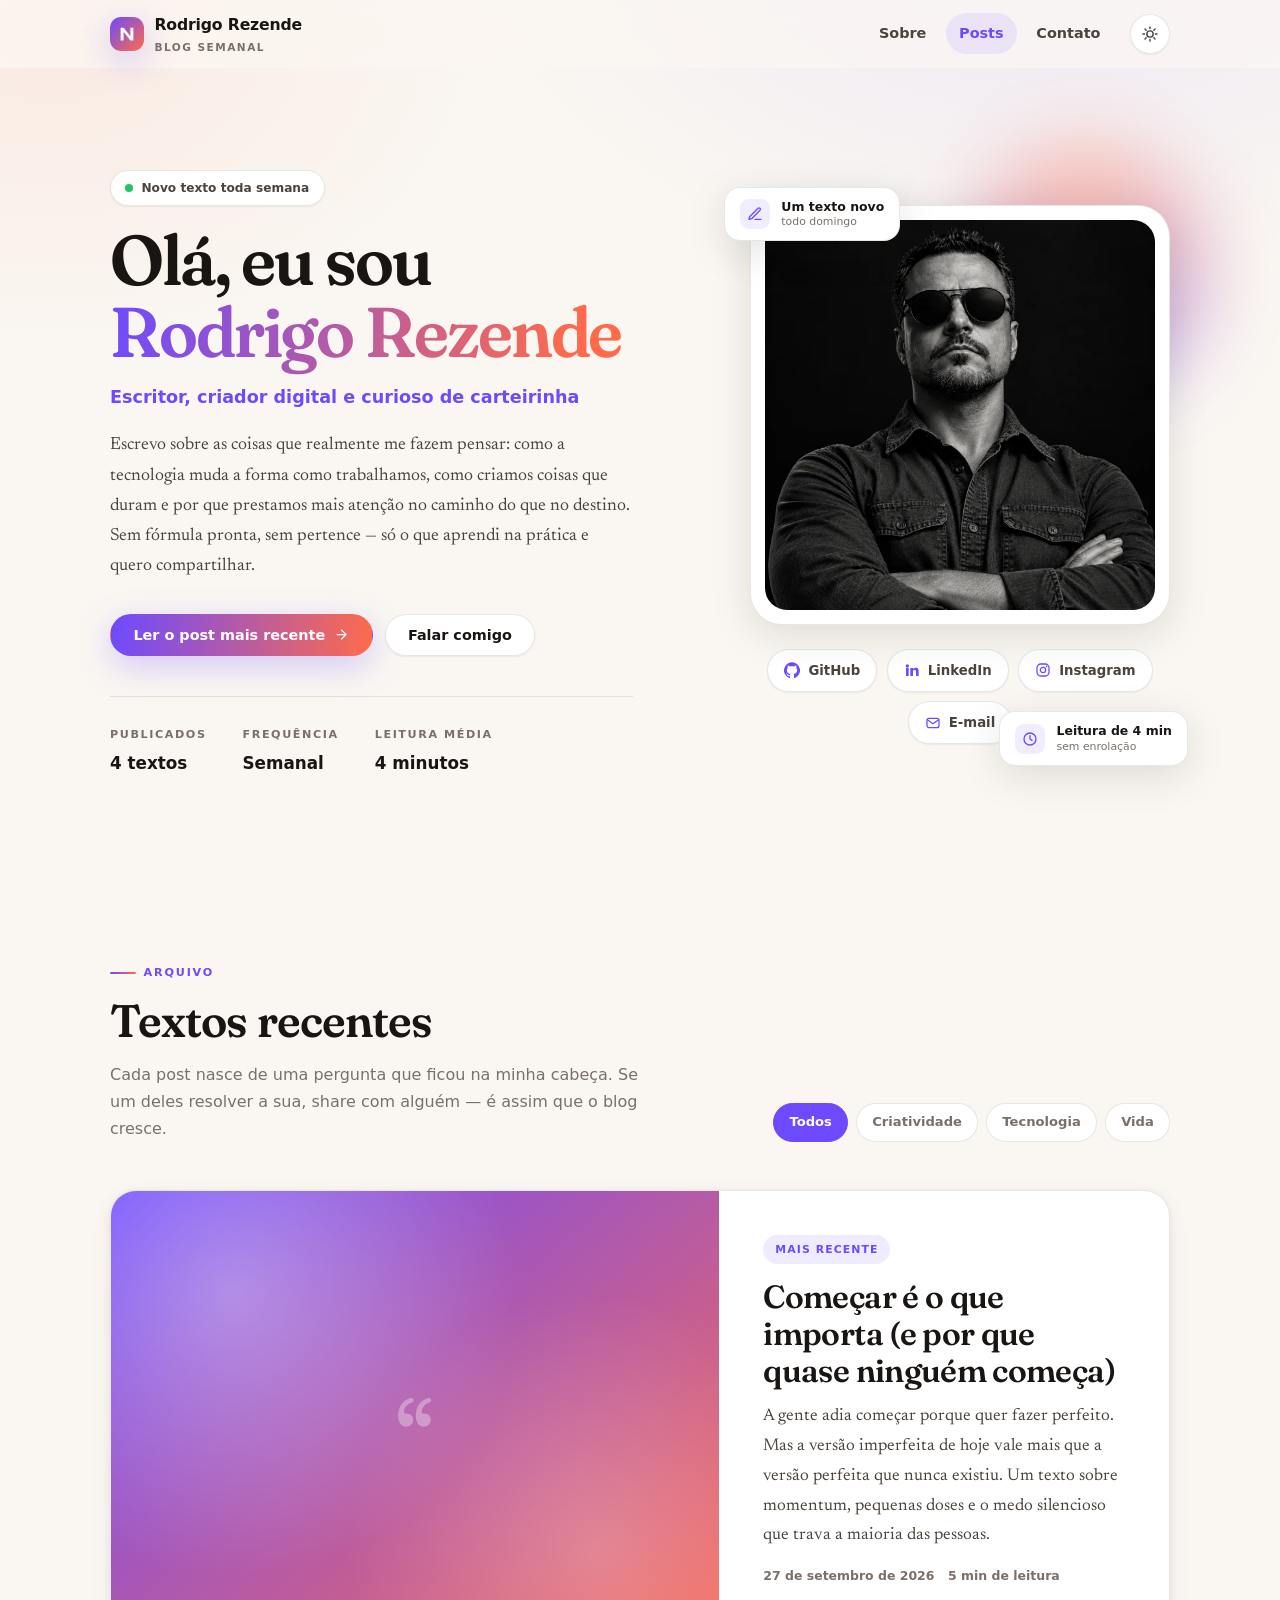
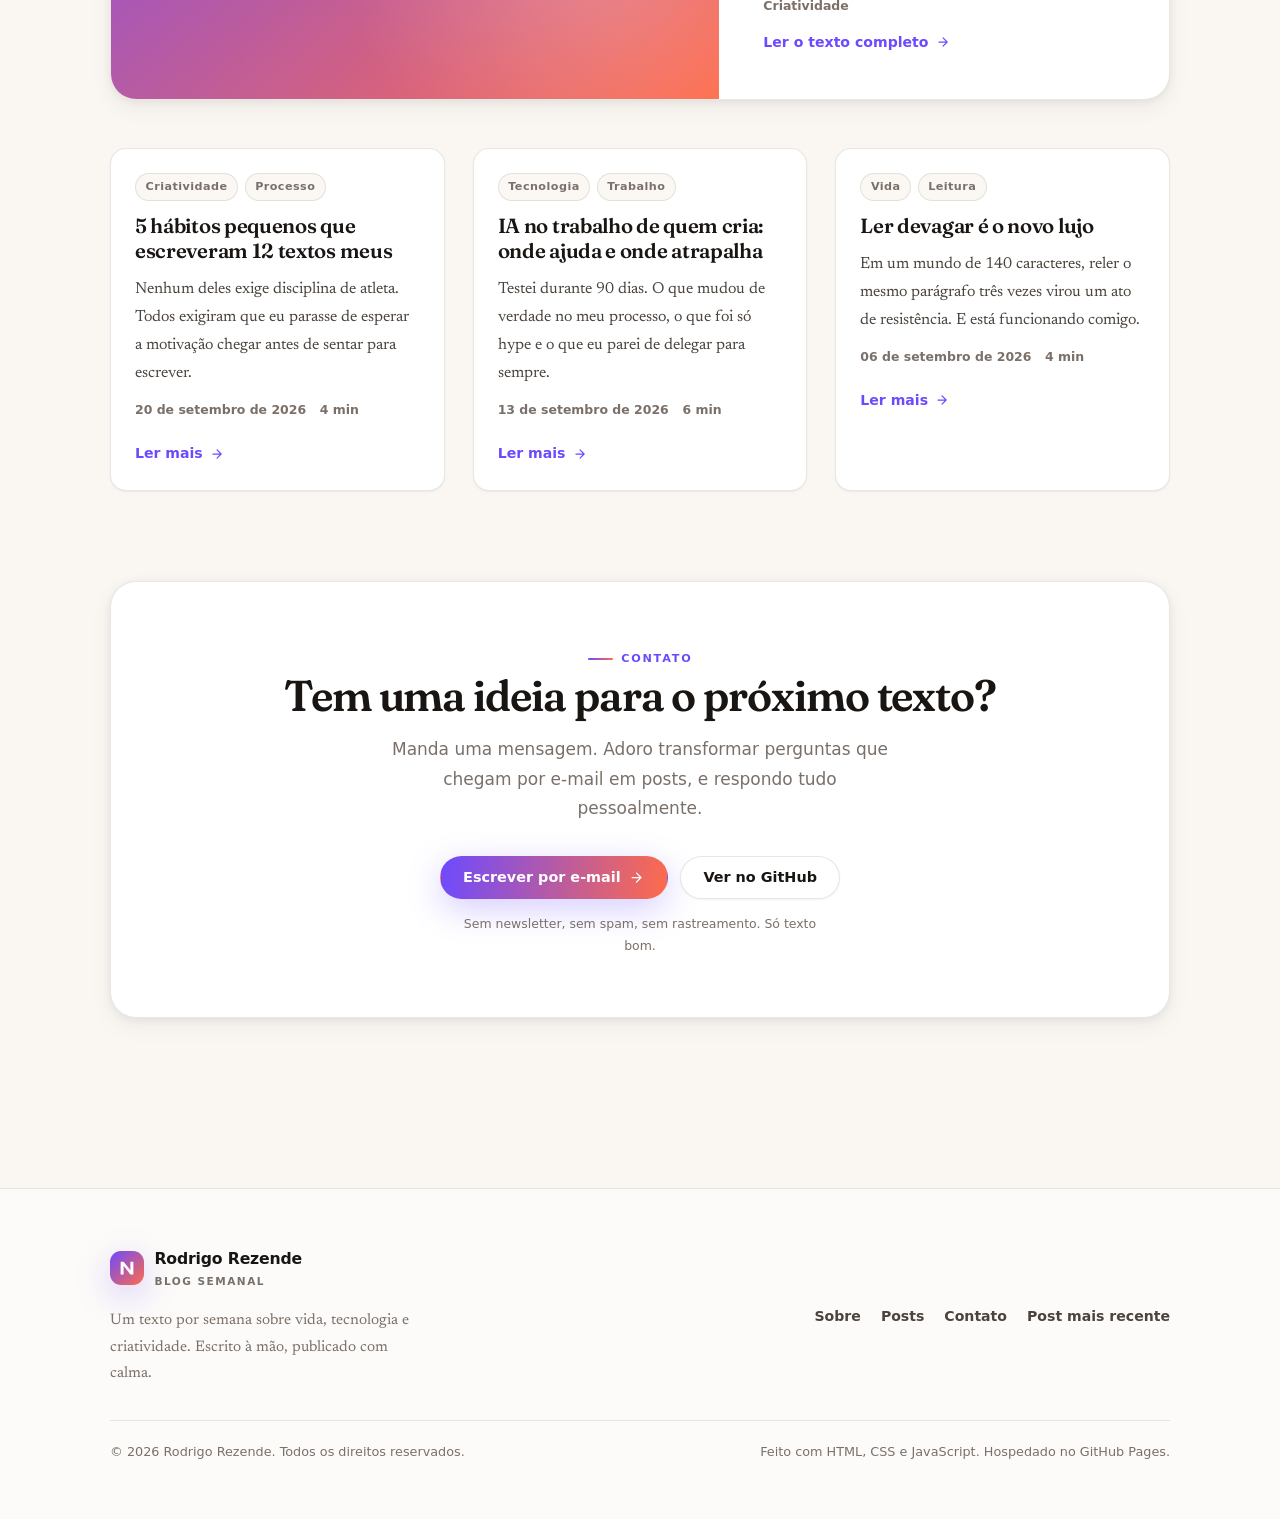
==== index.html @ 7c2f8404 "Add files via upload" ====
<!DOCTYPE html>
<html lang="pt-BR" data-theme="light">
<head>
<meta charset="UTF-8">
<meta name="viewport" content="width=device-width, initial-scale=1">
<title>Rodrigo Rezende — Blog semanal sobre vida, tecnologia e criatividade</title>
<meta name="description" content="Blog pessoal de Rodrigo Rezende com um texto novo toda semana sobre vida, tecnologia e criatividade. Leia o post mais recente, conheça a história do autor e siga nas redes sociais.">
<meta name="author" content="Rodrigo Rezende">
<meta name="theme-color" content="#faf7f2" media="(prefers-color-scheme: light)">
<meta name="theme-color" content="#100e13" media="(prefers-color-scheme: dark)">
<meta property="og:type" content="website">
<meta property="og:locale" content="pt_BR">
<meta property="og:title" content="Rodrigo Rezende — Blog semanal">
<meta property="og:description" content="Um texto novo toda semana sobre vida, tecnologia e criatividade.">
<meta property="og:image" content="assets/rodrigo-rezende.jpg">
<meta property="og:url" content="./">
<meta name="twitter:card" content="summary_large_image">
<link rel="canonical" href="./">
<link rel="icon" href="assets/favicon.svg" type="image/svg+xml">
<link rel="preload" as="image" href="assets/rodrigo-rezende.jpg" imagesrcset="assets/rodrigo-rezende.webp" imagesizes="(max-width: 900px) 90vw, 420px" type="image/jpeg">
<link rel="preconnect" href="https://fonts.googleapis.com">
<link rel="preconnect" href="https://fonts.gstatic.com" crossorigin>
<link href="https://fonts.googleapis.com/css2?family=Fraunces:ital,opsz,wght@0,9..144,400..700;1,9..144,400..600&family=Newsreader:ital,opsz,wght@0,6..72,400..600;1,6..72,400&display=swap" rel="stylesheet">
<link rel="stylesheet" href="styles.css">
<script>
  (function () {
    try {
      var saved = localStorage.getItem('tema');
      var prefersDark = window.matchMedia('(prefers-color-scheme: dark)').matches;
      document.documentElement.dataset.theme = saved || (prefersDark ? 'dark' : 'light');
    } catch (e) {}
  })();
</script>
</head>
<body>

<a class="skip-link" href="#conteudo">Pular para o conteúdo</a>
<div class="progress-bar" id="progressBar" aria-hidden="true"></div>

<header class="site-header" id="siteHeader">
  <div class="shell">
    <a class="brand" href="index.html">
      <img class="brand-mark" src="assets/favicon.svg" alt="" width="34" height="34">
      <span class="brand-text">Rodrigo Rezende<small>Blog semanal</small></span>
    </a>

    <nav class="nav" id="nav" aria-label="Navegação principal">
      <a class="nav-link" href="#sobre">Sobre</a>
      <a class="nav-link" href="#posts" aria-current="page">Posts</a>
      <a class="nav-link" href="#contato">Contato</a>
    </nav>

    <div class="header-actions">
      <button class="icon-btn theme-toggle" id="themeToggle" type="button" aria-label="Alternar tema claro e escuro" title="Alternar tema">
        <svg class="icon-sun" viewBox="0 0 24 24" fill="none" stroke="currentColor" stroke-width="1.9" stroke-linecap="round" aria-hidden="true">
          <circle cx="12" cy="12" r="4.2"/>
          <path d="M12 2.6v2.2M12 19.2v2.2M2.6 12h2.2M19.2 12h2.2M5.3 5.3l1.6 1.6M17.1 17.1l1.6 1.6M18.7 5.3l-1.6 1.6M6.9 17.1l-1.6 1.6"/>
        </svg>
        <svg class="icon-moon" viewBox="0 0 24 24" fill="none" stroke="currentColor" stroke-width="1.9" stroke-linecap="round" stroke-linejoin="round" aria-hidden="true">
          <path d="M20.5 14.3A8.5 8.5 0 0 1 9.7 3.5a8.5 8.5 0 1 0 10.8 10.8Z"/>
        </svg>
      </button>
      <button class="icon-btn menu-toggle" id="menuToggle" type="button" aria-label="Abrir menu" aria-expanded="false" aria-controls="nav">
        <svg viewBox="0 0 24 24" fill="none" stroke="currentColor" stroke-width="2" stroke-linecap="round" aria-hidden="true">
          <path d="M4 7h16M4 12h16M4 17h16"/>
        </svg>
      </button>
    </div>
  </div>
</header>

<main id="conteudo">

  <section class="hero" id="sobre">
    <div class="shell hero-grid">
      <div>
        <span class="hero-badge reveal">
          <span class="pulse-dot" aria-hidden="true"></span>
          Novo texto toda semana
        </span>

        <h1 class="reveal">Olá, eu sou <span class="gradient-text">Rodrigo Rezende</span></h1>
        <p class="hero-role reveal">Escritor, criador digital e curioso de carteirinha</p>

        <p class="hero-bio reveal">
          Escrevo sobre as coisas que realmente me fazem pensar: como a tecnologia muda a
          forma como trabalhamos, como criamos coisas que duram e por que prestamos mais
          atenção no caminho do que no destino. Sem fórmula pronta, sem pertence —
          só o que aprendi na prática e quero compartilhar.
        </p>

        <div class="hero-cta reveal">
          <a class="btn btn-primary" href="#posts">
            Ler o post mais recente
            <svg viewBox="0 0 24 24" fill="none" stroke="currentColor" stroke-width="2" stroke-linecap="round" stroke-linejoin="round" aria-hidden="true">
              <path d="M5 12h13M12 5l7 7-7 7"/>
            </svg>
          </a>
          <a class="btn btn-ghost" href="#contato">Falar comigo</a>
        </div>

        <dl class="hero-meta reveal">
          <div>
            <dt>Publicados</dt>
            <dd data-count-posts>3 textos</dd>
          </div>
          <div>
            <dt>Frequência</dt>
            <dd>Semanal</dd>
          </div>
          <div>
            <dt>Leitura média</dt>
            <dd>4 minutos</dd>
          </div>
        </dl>
      </div>

      <div class="hero-visual reveal">
        <div class="avatar-frame">
          <picture>
            <source srcset="assets/rodrigo-rezende.webp" type="image/webp">
            <img src="assets/rodrigo-rezende.jpg" alt="Foto de Rodrigo Rezende" width="600" height="600" fetchpriority="high" decoding="async">
          </picture>
        </div>

        <div class="floating-card float-a">
          <span class="dot" aria-hidden="true">
            <svg viewBox="0 0 24 24" fill="none" stroke="currentColor" stroke-width="2" stroke-linecap="round" stroke-linejoin="round">
              <path d="M12 20h9M16.5 3.5a2.1 2.1 0 0 1 3 3L7 19l-4 1 1-4Z"/>
            </svg>
          </span>
          <span>Um texto novo<small>todo domingo</small></span>
        </div>

        <div class="floating-card float-b">
          <span class="dot" aria-hidden="true">
            <svg viewBox="0 0 24 24" fill="none" stroke="currentColor" stroke-width="2" stroke-linecap="round" stroke-linejoin="round">
              <circle cx="12" cy="12" r="9"/><path d="M12 7v5l3 2"/>
            </svg>
          </span>
          <span>Leitura de 4 min<small>sem enrolação</small></span>
        </div>

        <div class="social-row">
          <a class="social-link" href="https://github.com/seuusuario" target="_blank" rel="noopener noreferrer" aria-label="GitHub de Rodrigo Rezende">
            <svg viewBox="0 0 24 24" fill="currentColor" aria-hidden="true"><path d="M12 .5a12 12 0 0 0-3.79 23.4c.6.1.82-.26.82-.58v-2.2c-3.34.72-4.04-1.42-4.04-1.42-.55-1.4-1.34-1.77-1.34-1.77-1.1-.75.08-.74.08-.74 1.2.09 1.84 1.24 1.84 1.24 1.07 1.84 2.8 1.31 3.49 1 .1-.78.42-1.31.76-1.61-2.67-.3-5.47-1.34-5.47-5.96 0-1.32.47-2.39 1.24-3.23-.13-.3-.54-1.53.11-3.18 0 0 1-.32 3.3 1.23a11.5 11.5 0 0 1 6.01 0c2.29-1.55 3.29-1.23 3.29-1.23.66 1.65.25 2.88.12 3.18.77.84 1.23 1.91 1.23 3.23 0 4.63-2.8 5.66-5.48 5.95.43.37.82 1.1.82 2.22v3.29c0 .32.21.69.83.58A12 12 0 0 0 12 .5Z"/></svg>
            GitHub
          </a>
          <a class="social-link" href="https://www.linkedin.com/in/seuusuario" target="_blank" rel="noopener noreferrer" aria-label="LinkedIn de Rodrigo Rezende">
            <svg viewBox="0 0 24 24" fill="currentColor" aria-hidden="true"><path d="M4.98 3.5a2.5 2.5 0 1 1 0 5 2.5 2.5 0 0 1 0-5ZM3 9h4v12H3V9Zm7 0h3.8v1.7h.05c.53-.95 1.83-1.95 3.76-1.95C21.4 8.75 22 11 22 14.1V21h-4v-6.1c0-1.46-.03-3.34-2.1-3.34-2.1 0-2.42 1.6-2.42 3.24V21h-4V9Z"/></svg>
            LinkedIn
          </a>
          <a class="social-link" href="https://www.instagram.com/seuusuario" target="_blank" rel="noopener noreferrer" aria-label="Instagram de Rodrigo Rezende">
            <svg viewBox="0 0 24 24" fill="none" stroke="currentColor" stroke-width="1.9" aria-hidden="true"><rect x="3" y="3" width="18" height="18" rx="5.5"/><circle cx="12" cy="12" r="4"/><circle cx="17.4" cy="6.6" r="1.2" fill="currentColor" stroke="none"/></svg>
            Instagram
          </a>
          <a class="social-link" href="mailto:seuemail@exemplo.com">
            <svg viewBox="0 0 24 24" fill="none" stroke="currentColor" stroke-width="1.9" aria-hidden="true"><rect x="3" y="5" width="18" height="14" rx="3"/><path d="m3.6 7 8.4 6 8.4-6" stroke-linecap="round"/></svg>
            E-mail
          </a>
        </div>
      </div>
    </div>
  </section>

  <section class="section" id="posts">
    <div class="shell">
      <div class="section-head">
        <div>
          <span class="eyebrow">Arquivo</span>
          <h2 class="section-title">Textos recentes</h2>
          <p class="section-lead">
            Cada post nasce de uma pergunta que ficou na minha cabeça. Se um deles resolver
            a sua, share com alguém — é assim que o blog cresce.
          </p>
        </div>

        <div class="filters" role="group" aria-label="Filtrar posts por tema">
          <button class="filter" type="button" data-filter="todos" aria-pressed="true">Todos</button>
          <button class="filter" type="button" data-filter="criatividade" aria-pressed="false">Criatividade</button>
          <button class="filter" type="button" data-filter="tecnologia" aria-pressed="false">Tecnologia</button>
          <button class="filter" type="button" data-filter="vida" aria-pressed="false">Vida</button>
        </div>
      </div>

      <article class="featured reveal">
        <div class="featured-media" aria-hidden="true">
          <span class="quote-mark">&ldquo;</span>
        </div>
        <div class="featured-body">
          <span class="pill">Mais recente</span>
          <h3><a class="stretch-link" href="posts/comecar-e-o-que-importa.html">Começar é o que importa (e por que quase ninguém começa)</a></h3>
          <p>
            A gente adia começar porque quer fazer perfeito. Mas a versão imperfeita
            de hoje vale mais que a versão perfeita que nunca existiu. Um texto sobre
            momentum, pequenas doses e o medo silencioso que trava a maioria das pessoas.
          </p>
          <div class="post-meta">
            <time datetime="2026-09-27">27 de setembro de 2026</time>
            <span>5 min de leitura</span>
            <span>Criatividade</span>
          </div>
          <span class="link-more">
            Ler o texto completo
            <svg viewBox="0 0 24 24" fill="none" stroke="currentColor" stroke-width="2" stroke-linecap="round" stroke-linejoin="round" aria-hidden="true">
              <path d="M5 12h13M12 5l7 7-7 7"/>
            </svg>
          </span>
        </div>
      </article>

      <div class="posts-grid" id="postsGrid">

        <article class="card reveal" data-tags="criatividade">
          <div class="tags">
            <span class="tag">Criatividade</span>
            <span class="tag">Processo</span>
          </div>
          <h3><a class="stretch-link" href="posts/habitos-que-fazem-texto.html">5 hábitos pequenos que escreveram 12 textos meus</a></h3>
          <p>Nenhum deles exige disciplina de atleta. Todos exigiram que eu parasse de esperar a motivação chegar antes de sentar para escrever.</p>
          <div class="post-meta">
            <time datetime="2026-09-20">20 de setembro de 2026</time>
            <span>4 min</span>
          </div>
          <span class="link-more">
            Ler mais
            <svg viewBox="0 0 24 24" fill="none" stroke="currentColor" stroke-width="2" stroke-linecap="round" stroke-linejoin="round" aria-hidden="true">
              <path d="M5 12h13M12 5l7 7-7 7"/>
            </svg>
          </span>
        </article>

        <article class="card reveal" data-tags="tecnologia">
          <div class="tags">
            <span class="tag">Tecnologia</span>
            <span class="tag">Trabalho</span>
          </div>
          <h3><a class="stretch-link" href="posts/ia-no-trabalho-do-cria.html">IA no trabalho de quem cria: onde ajuda e onde atrapalha</a></h3>
          <p>Testei durante 90 dias. O que mudou de verdade no meu processo, o que foi só hype e o que eu parei de delegar para sempre.</p>
          <div class="post-meta">
            <time datetime="2026-09-13">13 de setembro de 2026</time>
            <span>6 min</span>
          </div>
          <span class="link-more">
            Ler mais
            <svg viewBox="0 0 24 24" fill="none" stroke="currentColor" stroke-width="2" stroke-linecap="round" stroke-linejoin="round" aria-hidden="true">
              <path d="M5 12h13M12 5l7 7-7 7"/>
            </svg>
          </span>
        </article>

        <article class="card reveal" data-tags="vida">
          <div class="tags">
            <span class="tag">Vida</span>
            <span class="tag">Leitura</span>
          </div>
          <h3><a class="stretch-link" href="posts/ler-lento-e-viver-mais.html">Ler devagar é o novo lujo</a></h3>
          <p>Em um mundo de 140 caracteres, reler o mesmo parágrafo três vezes virou um ato de resistência. E está funcionando comigo.</p>
          <div class="post-meta">
            <time datetime="2026-09-06">06 de setembro de 2026</time>
            <span>4 min</span>
          </div>
          <span class="link-more">
            Ler mais
            <svg viewBox="0 0 24 24" fill="none" stroke="currentColor" stroke-width="2" stroke-linecap="round" stroke-linejoin="round" aria-hidden="true">
              <path d="M5 12h13M12 5l7 7-7 7"/>
            </svg>
          </span>
        </article>

      </div>

      <p class="empty-state" id="emptyState">Nenhum texto nesse tema ainda — mas volta domingo, prometo.</p>
    </div>
  </section>

  <section class="section" id="contato" style="padding-top:0">
    <div class="shell">
      <div class="cta reveal">
        <span class="eyebrow" style="justify-content:center">Contato</span>
        <h2>Tem uma ideia para o próximo texto?</h2>
        <p>
          Manda uma mensagem. Adoro transformar perguntas que chegam por e-mail em posts,
          e respondo tudo pessoalmente.
        </p>
        <div class="hero-cta">
          <a class="btn btn-primary" href="mailto:seuemail@exemplo.com?subject=Ideia%20para%20o%20blog">
            Escrever por e-mail
            <svg viewBox="0 0 24 24" fill="none" stroke="currentColor" stroke-width="2" stroke-linecap="round" stroke-linejoin="round" aria-hidden="true">
              <path d="M5 12h13M12 5l7 7-7 7"/>
            </svg>
          </a>
          <a class="btn btn-ghost" href="https://github.com/seuusuario" target="_blank" rel="noopener noreferrer">Ver no GitHub</a>
        </div>
        <p class="cta-note">Sem newsletter, sem spam, sem rastreamento. Só texto bom.</p>
      </div>
    </div>
  </section>

</main>

<footer class="site-footer">
  <div class="shell">
    <div class="footer-grid">
      <div>
        <a class="brand" href="index.html">
          <img class="brand-mark" src="assets/favicon.svg" alt="" width="34" height="34">
          <span class="brand-text">Rodrigo Rezende<small>Blog semanal</small></span>
        </a>
        <p class="footer-about">
          Um texto por semana sobre vida, tecnologia e criatividade. Escrito à mão, publicado com calma.
        </p>
      </div>
      <nav class="footer-nav" aria-label="Navegação do rodapé">
        <a href="#sobre">Sobre</a>
        <a href="#posts">Posts</a>
        <a href="#contato">Contato</a>
        <a href="posts/comecar-e-o-que-importa.html">Post mais recente</a>
      </nav>
    </div>
    <div class="footer-bottom">
      <span>&copy; <span id="year">2026</span> Rodrigo Rezende. Todos os direitos reservados.</span>
      <span>Feito com HTML, CSS e JavaScript. Hospedado no GitHub Pages.</span>
    </div>
  </div>
</footer>

<div class="toast" id="toast" role="status" aria-live="polite"></div>

<script src="script.js"></script>
</body>
</html>
---- styles.css ----
:root {
  --font-display: "Fraunces", "Iowan Old Style", Georgia, serif;
  --font-read: "Newsreader", Georgia, "Times New Roman", serif;
  --font-ui: system-ui, -apple-system, "Segoe UI", Roboto, Helvetica, Arial, sans-serif;

  --bg: #faf7f2;
  --bg-soft: #f2ece3;
  --surface: #ffffff;
  --surface-2: #fbf8f4;
  --text: #191512;
  --text-soft: #4b443d;
  --muted: #7a7069;
  --border: rgba(25, 21, 18, 0.1);
  --border-strong: rgba(25, 21, 18, 0.18);

  --accent: #6d4aff;
  --accent-2: #ff6b4a;
  --accent-ink: #ffffff;
  --accent-soft: rgba(109, 74, 255, 0.1);
  --accent-ring: rgba(109, 74, 255, 0.35);

  --shadow-xs: 0 1px 2px rgba(25, 21, 18, 0.06);
  --shadow-sm: 0 2px 8px rgba(25, 21, 18, 0.06), 0 8px 24px rgba(25, 21, 18, 0.05);
  --shadow-md: 0 10px 40px rgba(25, 21, 18, 0.12);
  --shadow-glow: 0 10px 34px rgba(109, 74, 255, 0.28);

  --radius-sm: 10px;
  --radius: 16px;
  --radius-lg: 26px;
  --radius-pill: 999px;

  --maxw: 1140px;
  --measure: 68ch;
  --header-h: 68px;
  --ease: cubic-bezier(0.22, 1, 0.36, 1);
}

[data-theme="dark"] {
  --bg: #100e13;
  --bg-soft: #17141b;
  --surface: #1b1822;
  --surface-2: #211d2a;
  --text: #f6f2ee;
  --text-soft: #d6cfc8;
  --muted: #a49b93;
  --border: rgba(255, 255, 255, 0.1);
  --border-strong: rgba(255, 255, 255, 0.2);
  --accent: #a78bff;
  --accent-2: #ff8a6b;
  --accent-ink: #14121a;
  --accent-soft: rgba(167, 139, 255, 0.14);
  --accent-ring: rgba(167, 139, 255, 0.4);
  --shadow-xs: 0 1px 2px rgba(0, 0, 0, 0.4);
  --shadow-sm: 0 2px 10px rgba(0, 0, 0, 0.4), 0 10px 30px rgba(0, 0, 0, 0.35);
  --shadow-md: 0 14px 46px rgba(0, 0, 0, 0.55);
  --shadow-glow: 0 10px 34px rgba(167, 139, 255, 0.3);
}

*,
*::before,
*::after {
  box-sizing: border-box;
}

* {
  margin: 0;
}

html {
  -webkit-text-size-adjust: 100%;
  scroll-behavior: smooth;
  scroll-padding-top: calc(var(--header-h) + 24px);
}

body {
  font-family: var(--font-read);
  font-size: 1.0625rem;
  line-height: 1.75;
  color: var(--text);
  background-color: var(--bg);
  background-image:
    radial-gradient(60rem 40rem at 82% -12%, var(--accent-soft), transparent 62%),
    radial-gradient(48rem 34rem at 4% 4%, rgba(255, 107, 74, 0.09), transparent 60%);
  background-attachment: fixed;
  -webkit-font-smoothing: antialiased;
  text-rendering: optimizeLegibility;
  min-height: 100vh;
  overflow-x: hidden;
}

img,
svg {
  display: block;
  max-width: 100%;
}

img {
  height: auto;
}

a {
  color: inherit;
  text-decoration: none;
}

button {
  font: inherit;
  color: inherit;
  cursor: pointer;
  border: 0;
  background: none;
}

ul,
ol {
  padding: 0;
  list-style: none;
}

:focus-visible {
  outline: 2px solid var(--accent);
  outline-offset: 3px;
  border-radius: 4px;
}

::selection {
  background: var(--accent);
  color: var(--accent-ink);
}

.skip-link {
  position: absolute;
  left: -9999px;
  top: 0;
  z-index: 200;
  padding: 0.75rem 1.25rem;
  background: var(--accent);
  color: var(--accent-ink);
  font-family: var(--font-ui);
  font-weight: 600;
  border-radius: 0 0 var(--radius-sm) 0;
}

.skip-link:focus {
  left: 0;
}

.shell {
  width: 100%;
  max-width: var(--maxw);
  margin-inline: auto;
  padding-inline: clamp(1.15rem, 4vw, 2.5rem);
}

.eyebrow {
  display: inline-flex;
  align-items: center;
  gap: 0.5rem;
  font-family: var(--font-ui);
  font-size: 0.7rem;
  font-weight: 700;
  letter-spacing: 0.16em;
  text-transform: uppercase;
  color: var(--accent);
}

.eyebrow::before {
  content: "";
  width: 1.6rem;
  height: 2px;
  border-radius: 2px;
  background: linear-gradient(90deg, var(--accent), var(--accent-2));
}

.section-title {
  font-family: var(--font-display);
  font-size: clamp(1.75rem, 1.15rem + 2.2vw, 2.85rem);
  font-weight: 600;
  line-height: 1.12;
  letter-spacing: -0.02em;
  font-variation-settings: "SOFT" 40, "WONK" 1;
  margin-top: 0.6rem;
}

.section-lead {
  font-family: var(--font-ui);
  font-size: 1rem;
  line-height: 1.7;
  color: var(--muted);
  max-width: 52ch;
  margin-top: 0.9rem;
}

.gradient-text {
  background: linear-gradient(100deg, var(--accent) 0%, var(--accent-2) 90%);
  -webkit-background-clip: text;
  background-clip: text;
  color: transparent;
}

.btn {
  --btn-bg: var(--surface);
  --btn-fg: var(--text);
  display: inline-flex;
  align-items: center;
  justify-content: center;
  gap: 0.55rem;
  padding: 0.8rem 1.4rem;
  font-family: var(--font-ui);
  font-size: 0.9rem;
  font-weight: 600;
  line-height: 1;
  color: var(--btn-fg);
  background: var(--btn-bg);
  border: 1px solid var(--border);
  border-radius: var(--radius-pill);
  box-shadow: var(--shadow-xs);
  transition: transform 0.25s var(--ease), box-shadow 0.25s var(--ease),
    background-color 0.25s var(--ease), border-color 0.25s var(--ease), color 0.25s var(--ease);
}

.btn:hover {
  transform: translateY(-2px);
  box-shadow: var(--shadow-sm);
}

.btn:active {
  transform: translateY(0);
}

.btn-primary {
  --btn-fg: var(--accent-ink);
  background: linear-gradient(100deg, var(--accent), var(--accent-2));
  border-color: transparent;
  box-shadow: var(--shadow-glow);
}

.btn-primary:hover {
  box-shadow: 0 14px 40px rgba(109, 74, 255, 0.36);
}

.btn-ghost:hover {
  border-color: var(--accent);
  color: var(--accent);
  background: var(--accent-soft);
}

.btn svg {
  width: 1.05em;
  height: 1.05em;
  flex: none;
}

.site-header {
  position: sticky;
  top: 0;
  z-index: 100;
  height: var(--header-h);
  display: flex;
  align-items: center;
  background: color-mix(in srgb, var(--bg) 78%, transparent);
  backdrop-filter: saturate(180%) blur(14px);
  -webkit-backdrop-filter: saturate(180%) blur(14px);
  border-bottom: 1px solid transparent;
  transition: border-color 0.3s var(--ease), background-color 0.3s var(--ease);
}

.site-header.is-stuck {
  border-bottom-color: var(--border);
  box-shadow: var(--shadow-xs);
}

.site-header .shell {
  display: flex;
  align-items: center;
  gap: 1rem;
}

.brand {
  display: inline-flex;
  align-items: center;
  gap: 0.65rem;
  font-family: var(--font-ui);
  font-weight: 700;
  font-size: 0.98rem;
  letter-spacing: -0.01em;
  margin-right: auto;
}

.brand-mark {
  width: 34px;
  height: 34px;
  border-radius: 11px;
  box-shadow: var(--shadow-glow);
  flex: none;
}

.brand-text small {
  display: block;
  font-size: 0.66rem;
  font-weight: 600;
  letter-spacing: 0.14em;
  text-transform: uppercase;
  color: var(--muted);
}

.nav {
  display: flex;
  align-items: center;
  gap: 0.35rem;
}

.nav-link {
  position: relative;
  padding: 0.5rem 0.85rem;
  font-family: var(--font-ui);
  font-size: 0.9rem;
  font-weight: 550;
  color: var(--text-soft);
  border-radius: var(--radius-pill);
  transition: color 0.2s var(--ease), background-color 0.2s var(--ease);
}

.nav-link:hover {
  color: var(--text);
  background: var(--accent-soft);
}

.nav-link[aria-current="page"] {
  color: var(--accent);
  background: var(--accent-soft);
}

.header-actions {
  display: flex;
  align-items: center;
  gap: 0.5rem;
}

.icon-btn {
  display: inline-grid;
  place-items: center;
  width: 40px;
  height: 40px;
  border-radius: var(--radius-pill);
  border: 1px solid var(--border);
  background: var(--surface);
  color: var(--text-soft);
  box-shadow: var(--shadow-xs);
  transition: transform 0.25s var(--ease), color 0.2s var(--ease),
    border-color 0.2s var(--ease), background-color 0.2s var(--ease);
}

.icon-btn:hover {
  transform: translateY(-2px);
  color: var(--accent);
  border-color: var(--accent);
}

.icon-btn svg {
  width: 18px;
  height: 18px;
}

.theme-toggle .icon-moon {
  display: none;
}

[data-theme="dark"] .theme-toggle .icon-moon {
  display: block;
}

[data-theme="dark"] .theme-toggle .icon-sun {
  display: none;
}

.menu-toggle {
  display: none;
}

.progress-bar {
  position: fixed;
  inset-inline: 0;
  top: 0;
  height: 3px;
  z-index: 120;
  transform-origin: 0 50%;
  transform: scaleX(0);
  background: linear-gradient(90deg, var(--accent), var(--accent-2));
  pointer-events: none;
}

.hero {
  position: relative;
  padding-block: clamp(3rem, 8vw, 6.5rem) clamp(3rem, 7vw, 5.5rem);
}

.hero-grid {
  display: grid;
  grid-template-columns: minmax(0, 1.05fr) minmax(0, 0.95fr);
  gap: clamp(2rem, 5vw, 4.5rem);
  align-items: center;
}

.hero-badge {
  display: inline-flex;
  align-items: center;
  gap: 0.55rem;
  padding: 0.4rem 0.9rem 0.4rem 0.45rem;
  font-family: var(--font-ui);
  font-size: 0.76rem;
  font-weight: 600;
  color: var(--text-soft);
  background: var(--surface);
  border: 1px solid var(--border);
  border-radius: var(--radius-pill);
  box-shadow: var(--shadow-xs);
}

.pulse-dot {
  position: relative;
  display: inline-block;
  width: 8px;
  height: 8px;
  margin-left: 0.4rem;
  border-radius: 50%;
  background: #22c55e;
}

.pulse-dot::after {
  content: "";
  position: absolute;
  inset: -4px;
  border-radius: 50%;
  border: 2px solid #22c55e;
  opacity: 0;
  animation: pulse 2.4s var(--ease) infinite;
}

@keyframes pulse {
  0% {
    transform: scale(0.6);
    opacity: 0.9;
  }
  70%,
  100% {
    transform: scale(1.5);
    opacity: 0;
  }
}

.hero h1 {
  font-family: var(--font-display);
  font-size: clamp(2.5rem, 1.3rem + 5vw, 4.4rem);
  font-weight: 600;
  line-height: 1.02;
  letter-spacing: -0.03em;
  font-variation-settings: "SOFT" 60, "WONK" 1;
  margin-top: 1.1rem;
}

.hero-role {
  font-family: var(--font-ui);
  font-size: clamp(0.95rem, 0.9rem + 0.3vw, 1.1rem);
  font-weight: 600;
  color: var(--accent);
  margin-top: 0.9rem;
}

.hero-bio {
  font-size: 1.1rem;
  line-height: 1.72;
  color: var(--text-soft);
  max-width: 54ch;
  margin-top: 1.1rem;
}

.hero-cta {
  display: flex;
  flex-wrap: wrap;
  gap: 0.75rem;
  margin-top: 2rem;
}

.hero-meta {
  display: flex;
  flex-wrap: wrap;
  gap: 1.5rem 2.25rem;
  margin-top: 2.5rem;
  padding-top: 1.75rem;
  border-top: 1px solid var(--border);
}

.hero-meta div {
  min-width: 0;
}

.hero-meta dt {
  font-family: var(--font-ui);
  font-size: 0.7rem;
  font-weight: 700;
  letter-spacing: 0.14em;
  text-transform: uppercase;
  color: var(--muted);
}

.hero-meta dd {
  margin: 0.25rem 0 0;
  font-family: var(--font-ui);
  font-size: 1.05rem;
  font-weight: 650;
}

.hero-visual {
  position: relative;
  justify-self: end;
  width: 100%;
  max-width: 420px;
}

.avatar-frame {
  position: relative;
  padding: 14px;
  border-radius: 32px;
  background: var(--surface);
  border: 1px solid var(--border);
  box-shadow: var(--shadow-md);
}

.avatar-frame::before {
  content: "";
  position: absolute;
  inset: -14% -10% auto auto;
  width: 60%;
  aspect-ratio: 1;
  border-radius: 50%;
  background: conic-gradient(from 180deg, var(--accent), var(--accent-2), var(--accent));
  filter: blur(38px);
  opacity: 0.42;
  z-index: -1;
}

.avatar-frame picture {
  display: block;
}

.avatar-frame img {
  width: 100%;
  aspect-ratio: 1;
  object-fit: cover;
  border-radius: 22px;
  background: var(--bg-soft);
}

.social-row {
  display: flex;
  justify-content: center;
  gap: 0.6rem;
  margin-top: 1.5rem;
  flex-wrap: wrap;
}

.social-link {
  display: inline-flex;
  align-items: center;
  gap: 0.5rem;
  padding: 0.55rem 1rem;
  font-family: var(--font-ui);
  font-size: 0.83rem;
  font-weight: 600;
  color: var(--text-soft);
  background: var(--surface);
  border: 1px solid var(--border);
  border-radius: var(--radius-pill);
  box-shadow: var(--shadow-xs);
  transition: transform 0.25s var(--ease), color 0.2s var(--ease),
    border-color 0.2s var(--ease), box-shadow 0.25s var(--ease);
}

.social-link svg {
  width: 16px;
  height: 16px;
  color: var(--accent);
  transition: color 0.2s var(--ease), transform 0.3s var(--ease);
}

.social-link:hover {
  transform: translateY(-3px);
  color: var(--text);
  border-color: var(--accent);
  box-shadow: var(--shadow-sm);
}

.social-link:hover svg {
  transform: scale(1.12);
}

.floating-card {
  position: absolute;
  display: flex;
  align-items: center;
  gap: 0.7rem;
  padding: 0.7rem 0.95rem;
  background: var(--surface);
  border: 1px solid var(--border);
  border-radius: var(--radius);
  box-shadow: var(--shadow-md);
  font-family: var(--font-ui);
  font-size: 0.78rem;
  font-weight: 600;
  line-height: 1.3;
}

.floating-card small {
  display: block;
  font-size: 0.68rem;
  font-weight: 500;
  color: var(--muted);
}

.floating-card .dot {
  width: 30px;
  height: 30px;
  border-radius: 9px;
  display: grid;
  place-items: center;
  background: var(--accent-soft);
  color: var(--accent);
  flex: none;
}

.floating-card .dot svg {
  width: 16px;
  height: 16px;
}

.float-a {
  top: -18px;
  left: -26px;
  animation: float 7s ease-in-out infinite;
}

.float-b {
  bottom: -22px;
  right: -18px;
  animation: float 8.5s ease-in-out infinite reverse;
}

@keyframes float {
  0%,
  100% {
    transform: translateY(0);
  }
  50% {
    transform: translateY(-11px);
  }
}

.section {
  padding-block: clamp(3.5rem, 7vw, 6rem);
}

.section-head {
  display: flex;
  flex-wrap: wrap;
  align-items: flex-end;
  justify-content: space-between;
  gap: 1.5rem;
  margin-bottom: clamp(2rem, 4vw, 3rem);
}

.filters {
  display: flex;
  flex-wrap: wrap;
  gap: 0.5rem;
}

.filter {
  padding: 0.45rem 0.95rem;
  font-family: var(--font-ui);
  font-size: 0.82rem;
  font-weight: 600;
  color: var(--muted);
  background: var(--surface);
  border: 1px solid var(--border);
  border-radius: var(--radius-pill);
  transition: all 0.2s var(--ease);
}

.filter:hover {
  color: var(--accent);
  border-color: var(--accent);
}

.filter[aria-pressed="true"] {
  color: var(--accent-ink);
  background: var(--accent);
  border-color: var(--accent);
}

.featured {
  position: relative;
  display: grid;
  grid-template-columns: minmax(0, 1.15fr) minmax(0, 0.85fr);
  gap: 0;
  margin-bottom: clamp(2rem, 4vw, 3rem);
  background: var(--surface);
  border: 1px solid var(--border);
  border-radius: var(--radius-lg);
  overflow: hidden;
  box-shadow: var(--shadow-sm);
  transition: transform 0.35s var(--ease), box-shadow 0.35s var(--ease);
}

.featured:hover {
  transform: translateY(-4px);
  box-shadow: var(--shadow-md);
}

.featured-media {
  position: relative;
  min-height: 280px;
  background: linear-gradient(140deg, var(--accent), var(--accent-2));
  display: grid;
  place-items: center;
  overflow: hidden;
}

.featured-media::before {
  content: "";
  position: absolute;
  inset: 0;
  background-image: radial-gradient(circle at 20% 20%, rgba(255, 255, 255, 0.35), transparent 45%),
    radial-gradient(circle at 80% 70%, rgba(255, 255, 255, 0.22), transparent 42%);
}

.featured-media .quote-mark {
  position: relative;
  font-family: var(--font-display);
  font-size: 7rem;
  line-height: 1;
  color: rgba(255, 255, 255, 0.32);
  font-variation-settings: "SOFT" 100, "WONK" 1;
}

.featured-body {
  padding: clamp(1.75rem, 3.5vw, 2.75rem);
  display: flex;
  flex-direction: column;
  gap: 0.85rem;
}

.featured-body h3 {
  font-family: var(--font-display);
  font-size: clamp(1.4rem, 1.1rem + 1.2vw, 2rem);
  font-weight: 600;
  line-height: 1.16;
  letter-spacing: -0.02em;
}

.featured-body p {
  color: var(--text-soft);
}

.pill {
  display: inline-flex;
  align-items: center;
  gap: 0.4rem;
  align-self: flex-start;
  padding: 0.3rem 0.75rem;
  font-family: var(--font-ui);
  font-size: 0.68rem;
  font-weight: 700;
  letter-spacing: 0.1em;
  text-transform: uppercase;
  color: var(--accent);
  background: var(--accent-soft);
  border-radius: var(--radius-pill);
}

.post-meta {
  display: flex;
  flex-wrap: wrap;
  align-items: center;
  gap: 0.5rem 0.85rem;
  font-family: var(--font-ui);
  font-size: 0.78rem;
  font-weight: 550;
  color: var(--muted);
}

.post-meta time::before {
  content: "\2022";
  margin-right: 0.85rem;
  color: var(--border-strong);
}

.post-meta time:first-child::before {
  content: none;
  margin: 0;
}

.link-more {
  display: inline-flex;
  align-items: center;
  gap: 0.45rem;
  margin-top: auto;
  align-self: flex-start;
  font-family: var(--font-ui);
  font-size: 0.88rem;
  font-weight: 650;
  color: var(--accent);
}

.link-more svg {
  width: 1em;
  height: 1em;
  transition: transform 0.3s var(--ease);
}

.link-more:hover svg {
  transform: translateX(4px);
}

.posts-grid {
  display: grid;
  grid-template-columns: repeat(auto-fill, minmax(290px, 1fr));
  gap: clamp(1.25rem, 2.5vw, 1.75rem);
}

.card {
  position: relative;
  display: flex;
  flex-direction: column;
  gap: 0.75rem;
  padding: 1.5rem;
  background: var(--surface);
  border: 1px solid var(--border);
  border-radius: var(--radius);
  box-shadow: var(--shadow-xs);
  transition: transform 0.3s var(--ease), box-shadow 0.3s var(--ease),
    border-color 0.3s var(--ease);
}

.card::after {
  content: "";
  position: absolute;
  inset: 0;
  border-radius: inherit;
  pointer-events: none;
  box-shadow: inset 0 0 0 1px transparent;
  transition: box-shadow 0.3s var(--ease);
}

.card:hover {
  transform: translateY(-5px);
  border-color: var(--border-strong);
  box-shadow: var(--shadow-md);
}

.card:hover::after {
  box-shadow: inset 0 0 0 1px var(--accent-ring);
}

.card h3 {
  font-family: var(--font-display);
  font-size: 1.28rem;
  font-weight: 600;
  line-height: 1.24;
  letter-spacing: -0.015em;
}

.card p {
  font-size: 1rem;
  color: var(--text-soft);
}

.card .link-more {
  margin-top: 0.5rem;
}

.stretch-link::after {
  content: "";
  position: absolute;
  inset: 0;
}

.tags {
  display: flex;
  flex-wrap: wrap;
  gap: 0.4rem;
}

.tag {
  font-family: var(--font-ui);
  font-size: 0.7rem;
  font-weight: 650;
  letter-spacing: 0.04em;
  color: var(--muted);
  background: var(--surface-2);
  border: 1px solid var(--border);
  padding: 0.2rem 0.6rem;
  border-radius: var(--radius-pill);
}

.is-hidden {
  display: none;
}

.empty-state {
  display: none;
  padding: 3rem 1.5rem;
  text-align: center;
  color: var(--muted);
  background: var(--surface);
  border: 1px dashed var(--border-strong);
  border-radius: var(--radius);
  font-family: var(--font-ui);
}

.empty-state.is-visible {
  display: block;
}

.cta {
  position: relative;
  overflow: hidden;
  padding: clamp(2.25rem, 5vw, 3.75rem);
  text-align: center;
  background: var(--surface);
  border: 1px solid var(--border);
  border-radius: var(--radius-lg);
  box-shadow: var(--shadow-sm);
}

.cta::before {
  content: "";
  position: absolute;
  inset: -60% -10% auto;
  height: 200%;
  background: radial-gradient(40rem 20rem at 50% 0%, var(--accent-soft), transparent 70%);
  pointer-events: none;
}

.cta h2 {
  position: relative;
  font-family: var(--font-display);
  font-size: clamp(1.7rem, 1.15rem + 2.2vw, 2.7rem);
  font-weight: 600;
  line-height: 1.14;
  letter-spacing: -0.025em;
  font-variation-settings: "SOFT" 50, "WONK" 1;
}

.cta p {
  position: relative;
  font-family: var(--font-ui);
  color: var(--muted);
  max-width: 46ch;
  margin: 0.9rem auto 0;
}

.cta .hero-cta {
  position: relative;
  justify-content: center;
}

.cta-note {
  position: relative;
  margin-top: 1.25rem;
  font-family: var(--font-ui);
  font-size: 0.78rem;
  color: var(--muted);
}

.site-footer {
  margin-top: clamp(3rem, 7vw, 5rem);
  padding-block: clamp(2.5rem, 5vw, 3.5rem);
  border-top: 1px solid var(--border);
  background: color-mix(in srgb, var(--surface) 60%, transparent);
}

.footer-grid {
  display: flex;
  flex-wrap: wrap;
  align-items: center;
  justify-content: space-between;
  gap: 1.5rem;
}

.footer-about {
  max-width: 34ch;
  margin-top: 0.75rem;
  font-size: 0.95rem;
  color: var(--muted);
}

.footer-nav {
  display: flex;
  flex-wrap: wrap;
  gap: 0.35rem 1.25rem;
  font-family: var(--font-ui);
  font-size: 0.88rem;
  font-weight: 550;
}

.footer-nav a {
  color: var(--text-soft);
  transition: color 0.2s var(--ease);
}

.footer-nav a:hover {
  color: var(--accent);
}

.footer-bottom {
  display: flex;
  flex-wrap: wrap;
  align-items: center;
  justify-content: space-between;
  gap: 0.75rem;
  margin-top: 2rem;
  padding-top: 1.25rem;
  border-top: 1px solid var(--border);
  font-family: var(--font-ui);
  font-size: 0.8rem;
  color: var(--muted);
}

.reveal {
  opacity: 0;
  transform: translateY(22px);
  transition: opacity 0.7s var(--ease), transform 0.7s var(--ease);
}

.reveal.is-in {
  opacity: 1;
  transform: none;
}

@media (prefers-reduced-motion: reduce) {
  html {
    scroll-behavior: auto;
  }

  *,
  *::before,
  *::after {
    animation-duration: 0.001ms !important;
    animation-iteration-count: 1 !important;
    transition-duration: 0.001ms !important;
  }

  .reveal {
    opacity: 1;
    transform: none;
  }
}

.article-hero {
  padding-block: clamp(2.5rem, 6vw, 4.5rem) clamp(1.5rem, 3vw, 2.5rem);
}

.back-link {
  display: inline-flex;
  align-items: center;
  gap: 0.45rem;
  font-family: var(--font-ui);
  font-size: 0.83rem;
  font-weight: 600;
  color: var(--muted);
  transition: color 0.2s var(--ease), gap 0.25s var(--ease);
}

.back-link:hover {
  color: var(--accent);
  gap: 0.7rem;
}

.article-hero h1 {
  font-family: var(--font-display);
  font-size: clamp(2.1rem, 1.2rem + 3.8vw, 3.5rem);
  font-weight: 600;
  line-height: 1.08;
  letter-spacing: -0.03em;
  font-variation-settings: "SOFT" 50, "WONK" 1;
  max-width: 20ch;
  margin-top: 1rem;
}

.article-dek {
  font-size: 1.15rem;
  line-height: 1.7;
  color: var(--text-soft);
  max-width: 58ch;
  margin-top: 1rem;
}

.article-meta {
  display: flex;
  flex-wrap: wrap;
  align-items: center;
  gap: 0.75rem;
  margin-top: 1.75rem;
  padding-top: 1.25rem;
  border-top: 1px solid var(--border);
  font-family: var(--font-ui);
  font-size: 0.82rem;
  color: var(--muted);
}

.cover {
  margin-top: clamp(1.5rem, 4vw, 2.5rem);
  border-radius: var(--radius-lg);
  overflow: hidden;
  box-shadow: var(--shadow-md);
}

.cover-gradient {
  min-height: clamp(200px, 38vw, 380px);
  display: grid;
  place-items: center;
  background: linear-gradient(140deg, var(--accent), var(--accent-2));
  position: relative;
}

.cover-gradient::before {
  content: "";
  position: absolute;
  inset: 0;
  background-image: radial-gradient(circle at 25% 25%, rgba(255, 255, 255, 0.32), transparent 45%),
    radial-gradient(circle at 78% 74%, rgba(255, 255, 255, 0.2), transparent 42%);
}

.cover-gradient span {
  position: relative;
  font-family: var(--font-display);
  font-size: clamp(3rem, 10vw, 6rem);
  line-height: 1;
  color: rgba(255, 255, 255, 0.3);
}

.prose {
  max-width: var(--measure);
  margin-inline: auto;
  padding-block: clamp(2rem, 5vw, 3.5rem);
  font-size: 1.125rem;
  line-height: 1.8;
  color: var(--text);
}

.prose > * + * {
  margin-top: 1.4rem;
}

.prose p {
  text-wrap: pretty;
}

.prose h2 {
  font-family: var(--font-display);
  font-size: clamp(1.45rem, 1.1rem + 1.4vw, 2rem);
  font-weight: 600;
  line-height: 1.2;
  letter-spacing: -0.02em;
  font-variation-settings: "SOFT" 40, "WONK" 1;
  margin-top: 2.75rem;
}

.prose h3 {
  font-family: var(--font-ui);
  font-size: 1.1rem;
  font-weight: 700;
  letter-spacing: -0.01em;
  margin-top: 2rem;
}

.prose h2 + p,
.prose h3 + p {
  margin-top: 0.9rem;
}

.prose a {
  color: var(--accent);
  text-decoration: underline;
  text-decoration-thickness: 1.5px;
  text-underline-offset: 3px;
  text-decoration-color: var(--accent-ring);
  transition: text-decoration-color 0.2s var(--ease);
}

.prose a:hover {
  text-decoration-color: var(--accent);
}

.prose strong {
  font-weight: 700;
}

.prose blockquote {
  margin-inline: 0;
  padding: 0.35rem 0 0.35rem 1.5rem;
  border-left: 3px solid var(--accent);
  font-family: var(--font-display);
  font-size: 1.28rem;
  font-style: italic;
  line-height: 1.5;
  color: var(--text);
  font-variation-settings: "SOFT" 60, "WONK" 1;
}

.prose ul,
.prose ol {
  padding-left: 0;
  display: grid;
  gap: 0.6rem;
}

.prose ul li {
  position: relative;
  padding-left: 1.6rem;
}

.prose ul li::before {
  content: "";
  position: absolute;
  left: 0.25rem;
  top: 0.72em;
  width: 6px;
  height: 6px;
  border-radius: 50%;
  background: linear-gradient(120deg, var(--accent), var(--accent-2));
}

.prose ol {
  counter-reset: item;
}

.prose ol li {
  position: relative;
  padding-left: 2rem;
  counter-increment: item;
}

.prose ol li::before {
  content: counter(item);
  position: absolute;
  left: 0;
  top: 0.1em;
  display: grid;
  place-items: center;
  width: 1.5rem;
  height: 1.5rem;
  font-family: var(--font-ui);
  font-size: 0.75rem;
  font-weight: 700;
  color: var(--accent-ink);
  background: linear-gradient(120deg, var(--accent), var(--accent-2));
  border-radius: 50%;
}

.prose code {
  font-family: ui-monospace, SFMono-Regular, Menlo, Consolas, monospace;
  font-size: 0.88em;
  padding: 0.15em 0.42em;
  background: var(--surface-2);
  border: 1px solid var(--border);
  border-radius: 6px;
}

.prose pre {
  padding: 1.15rem 1.25rem;
  overflow-x: auto;
  background: var(--surface-2);
  border: 1px solid var(--border);
  border-radius: var(--radius);
  font-size: 0.9rem;
  line-height: 1.6;
}

.prose pre code {
  padding: 0;
  background: none;
  border: 0;
}

.prose hr {
  margin-block: 2.5rem;
  border: 0;
  height: 1px;
  background: linear-gradient(90deg, transparent, var(--border-strong), transparent);
}

.pull-quote {
  max-width: var(--measure);
  margin: 2.5rem auto;
  padding: 1.75rem;
  text-align: center;
  background: var(--surface);
  border: 1px solid var(--border);
  border-radius: var(--radius);
  box-shadow: var(--shadow-xs);
}

.pull-quote p {
  font-family: var(--font-display);
  font-size: 1.35rem;
  line-height: 1.4;
  font-style: italic;
  font-variation-settings: "SOFT" 60, "WONK" 1;
  margin: 0;
}

.author-box {
  max-width: var(--measure);
  margin: 0 auto clamp(2rem, 5vw, 3rem);
  display: flex;
  gap: 1.25rem;
  align-items: center;
  padding: 1.5rem;
  background: var(--surface);
  border: 1px solid var(--border);
  border-radius: var(--radius);
  box-shadow: var(--shadow-xs);
}

.author-box img {
  width: 64px;
  height: 64px;
  border-radius: 50%;
  object-fit: cover;
  flex: none;
}

.author-box strong {
  display: block;
  font-family: var(--font-ui);
  font-size: 0.98rem;
  font-weight: 700;
}

.author-box p {
  margin: 0.25rem 0 0;
  font-size: 0.95rem;
  color: var(--muted);
}

.share-row {
  max-width: var(--measure);
  margin: 0 auto 3rem;
  display: flex;
  flex-wrap: wrap;
  align-items: center;
  gap: 0.6rem;
  padding-top: 1.5rem;
  border-top: 1px solid var(--border);
  font-family: var(--font-ui);
  font-size: 0.85rem;
  font-weight: 600;
  color: var(--muted);
}

.share-row .btn {
  padding: 0.55rem 1rem;
  font-size: 0.82rem;
}

.toast {
  position: fixed;
  left: 50%;
  bottom: 2rem;
  translate: -50% 0;
  z-index: 200;
  padding: 0.7rem 1.2rem;
  font-family: var(--font-ui);
  font-size: 0.85rem;
  font-weight: 600;
  color: var(--accent-ink);
  background: var(--text);
  border-radius: var(--radius-pill);
  box-shadow: var(--shadow-md);
  opacity: 0;
  pointer-events: none;
  transition: opacity 0.3s var(--ease), translate 0.3s var(--ease);
}

.toast.is-visible {
  opacity: 1;
  translate: -50% -8px;
}

@media (max-width: 900px) {
  .hero-grid {
    grid-template-columns: 1fr;
  }

  .hero-visual {
    justify-self: start;
    max-width: 360px;
  }

  .featured {
    grid-template-columns: 1fr;
  }

  .featured-media {
    min-height: 200px;
  }
}

@media (max-width: 760px) {
  .menu-toggle {
    display: inline-grid;
  }

  .nav {
    position: fixed;
    inset: var(--header-h) 0 auto;
    flex-direction: column;
    align-items: stretch;
    gap: 0.15rem;
    padding: 1rem clamp(1.15rem, 4vw, 2.5rem) 1.5rem;
    background: var(--bg);
    border-bottom: 1px solid var(--border);
    box-shadow: var(--shadow-md);
    transform: translateY(-12px);
    opacity: 0;
    visibility: hidden;
    transition: opacity 0.25s var(--ease), transform 0.25s var(--ease), visibility 0.25s;
  }

  .nav.is-open {
    opacity: 1;
    visibility: visible;
    transform: none;
  }

  .nav-link {
    padding: 0.8rem 0.9rem;
    font-size: 1rem;
  }

  .float-a,
  .float-b {
    display: none;
  }
}

@media (max-width: 520px) {
  body {
    font-size: 1rem;
  }

  .hero-meta {
    gap: 1rem 1.5rem;
  }

  .footer-grid,
  .footer-bottom {
    flex-direction: column;
    align-items: flex-start;
  }
}

@media print {
  .site-header,
  .progress-bar,
  .site-footer,
  .share-row,
  .cta,
  .floating-card {
    display: none !important;
  }

  body {
    background: #fff;
  }
}
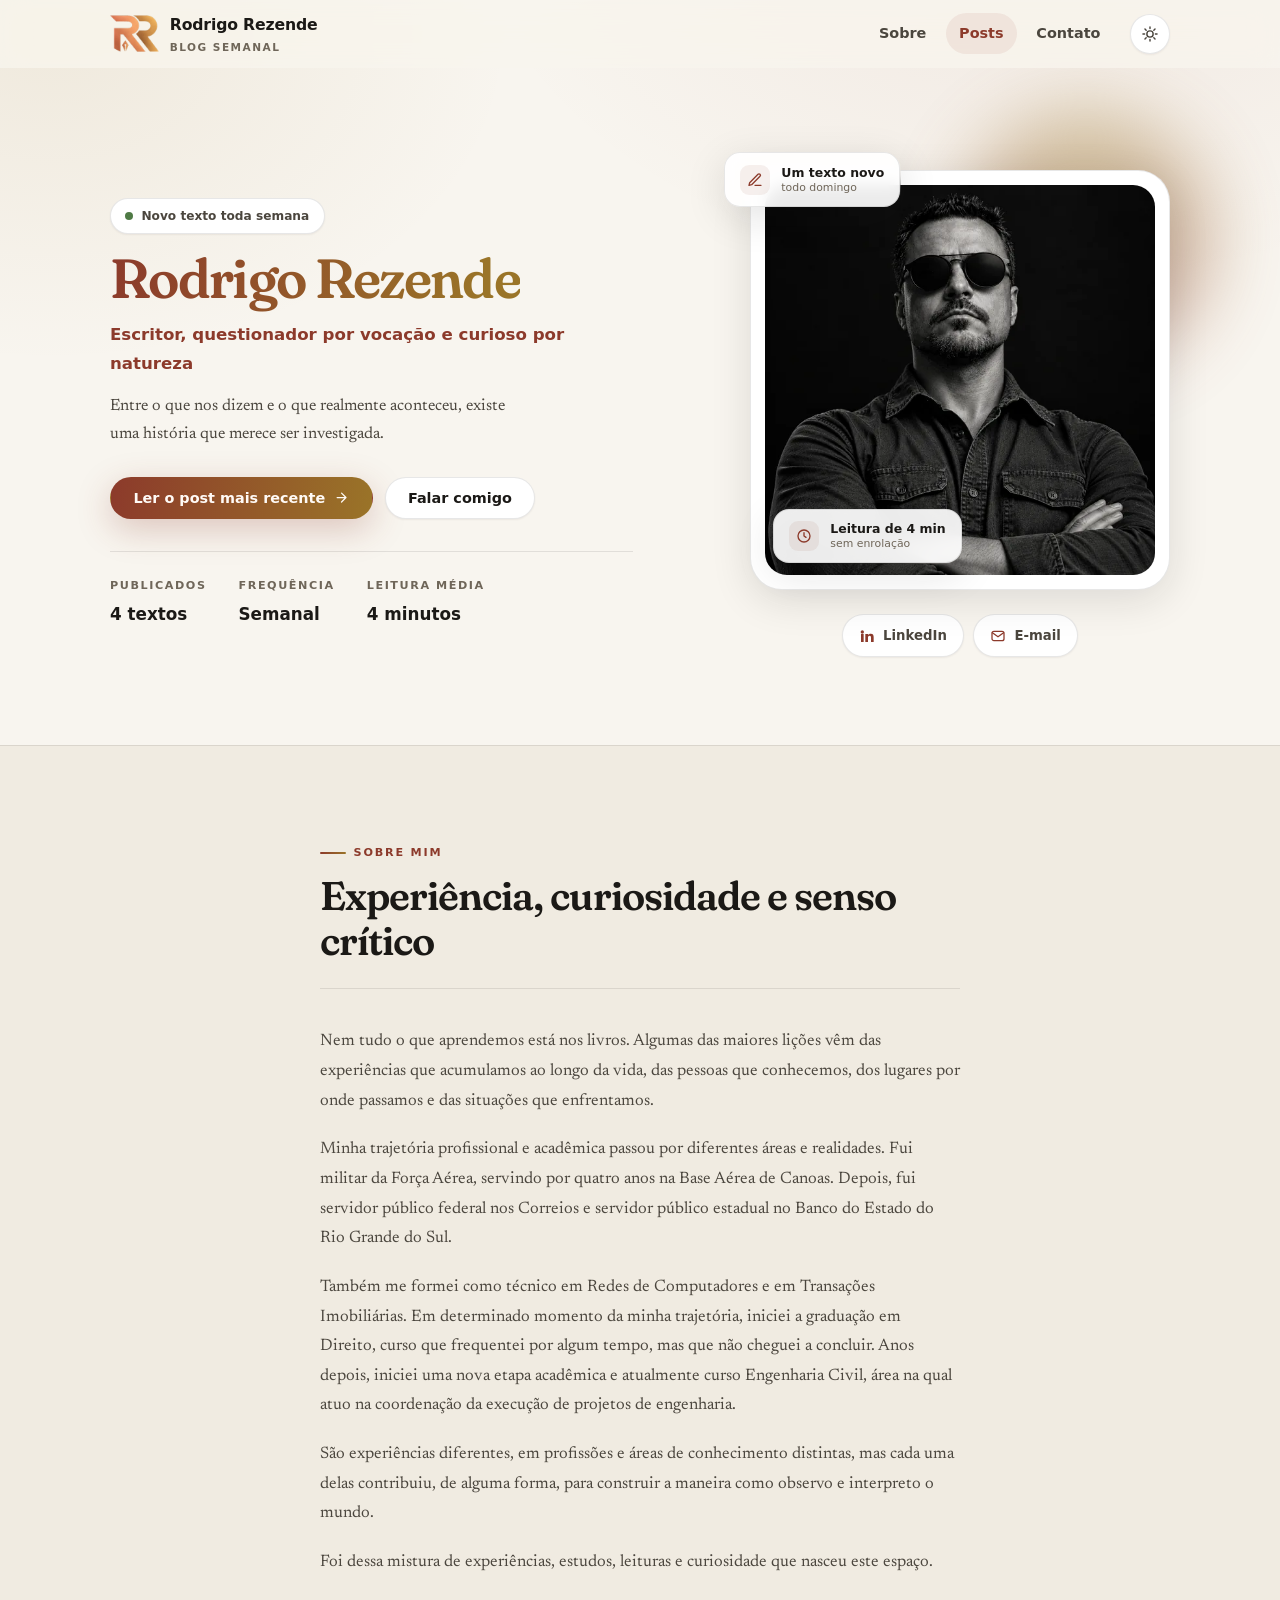
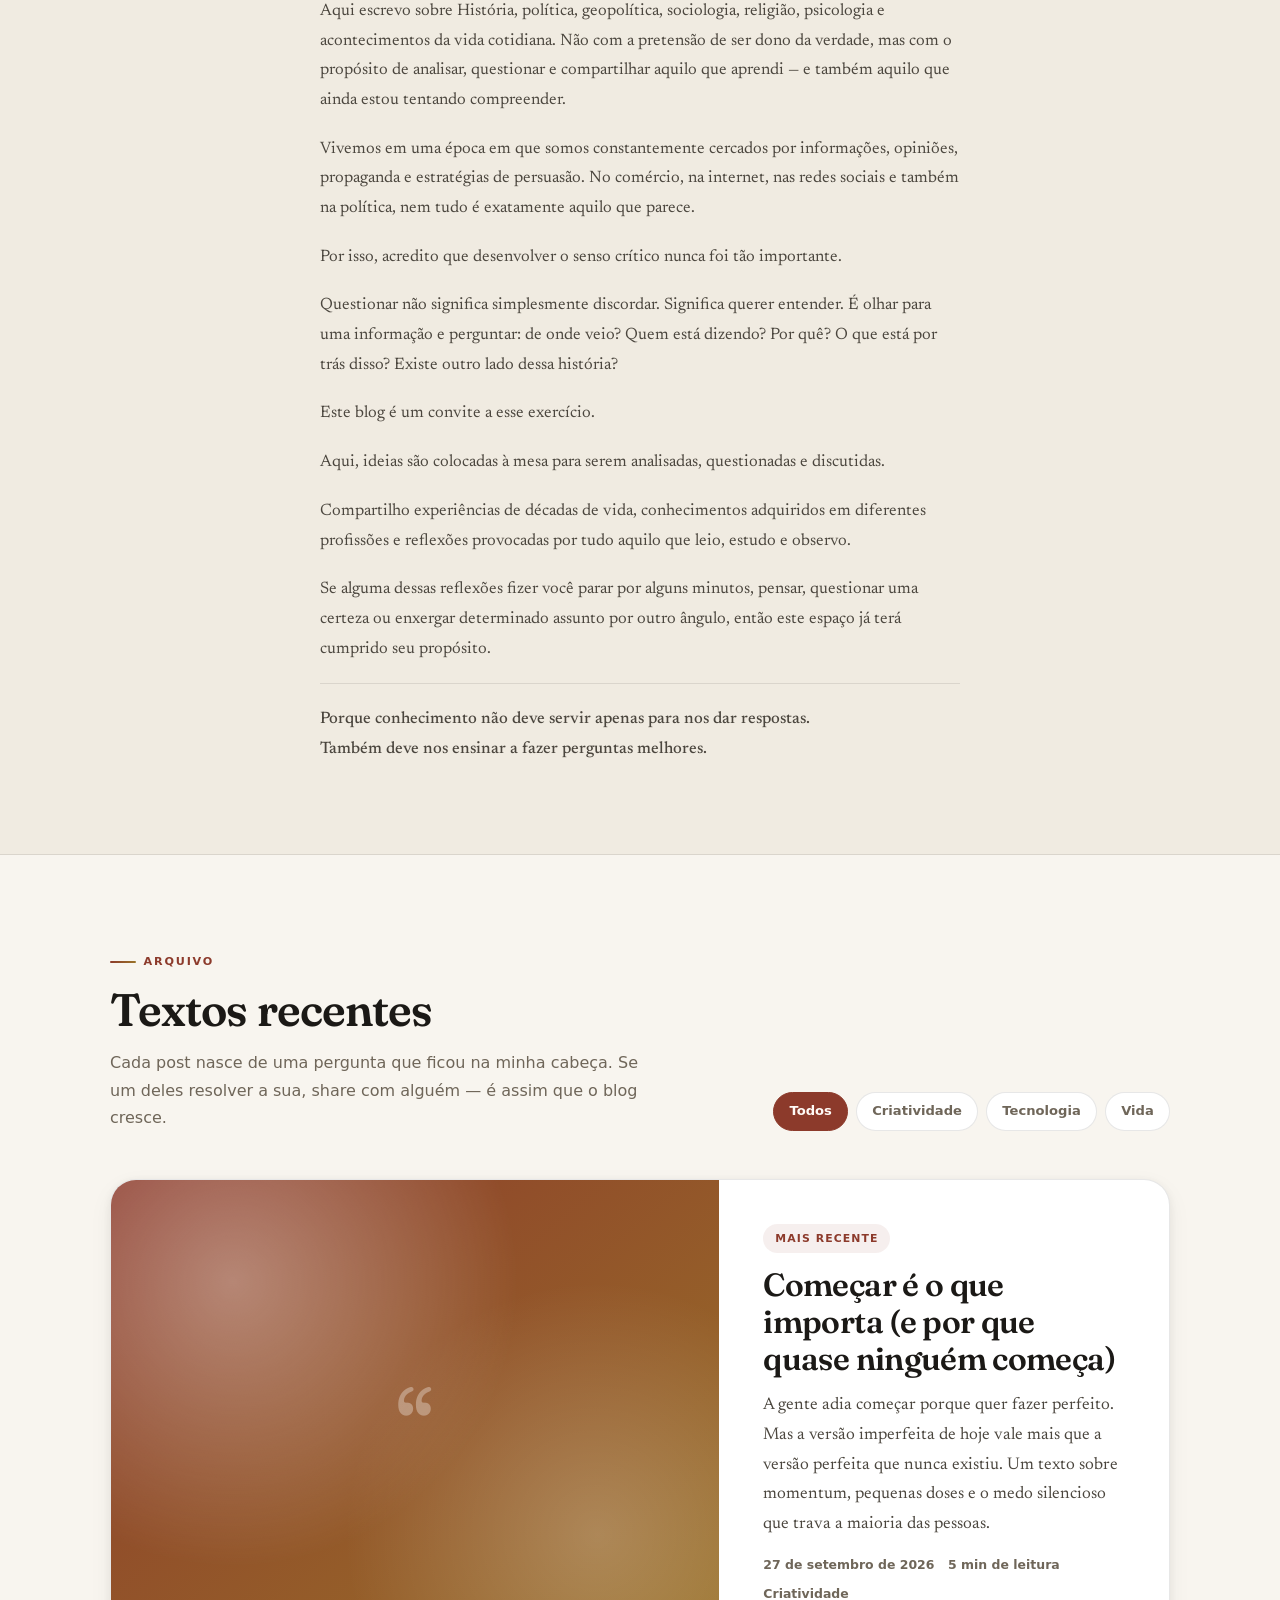
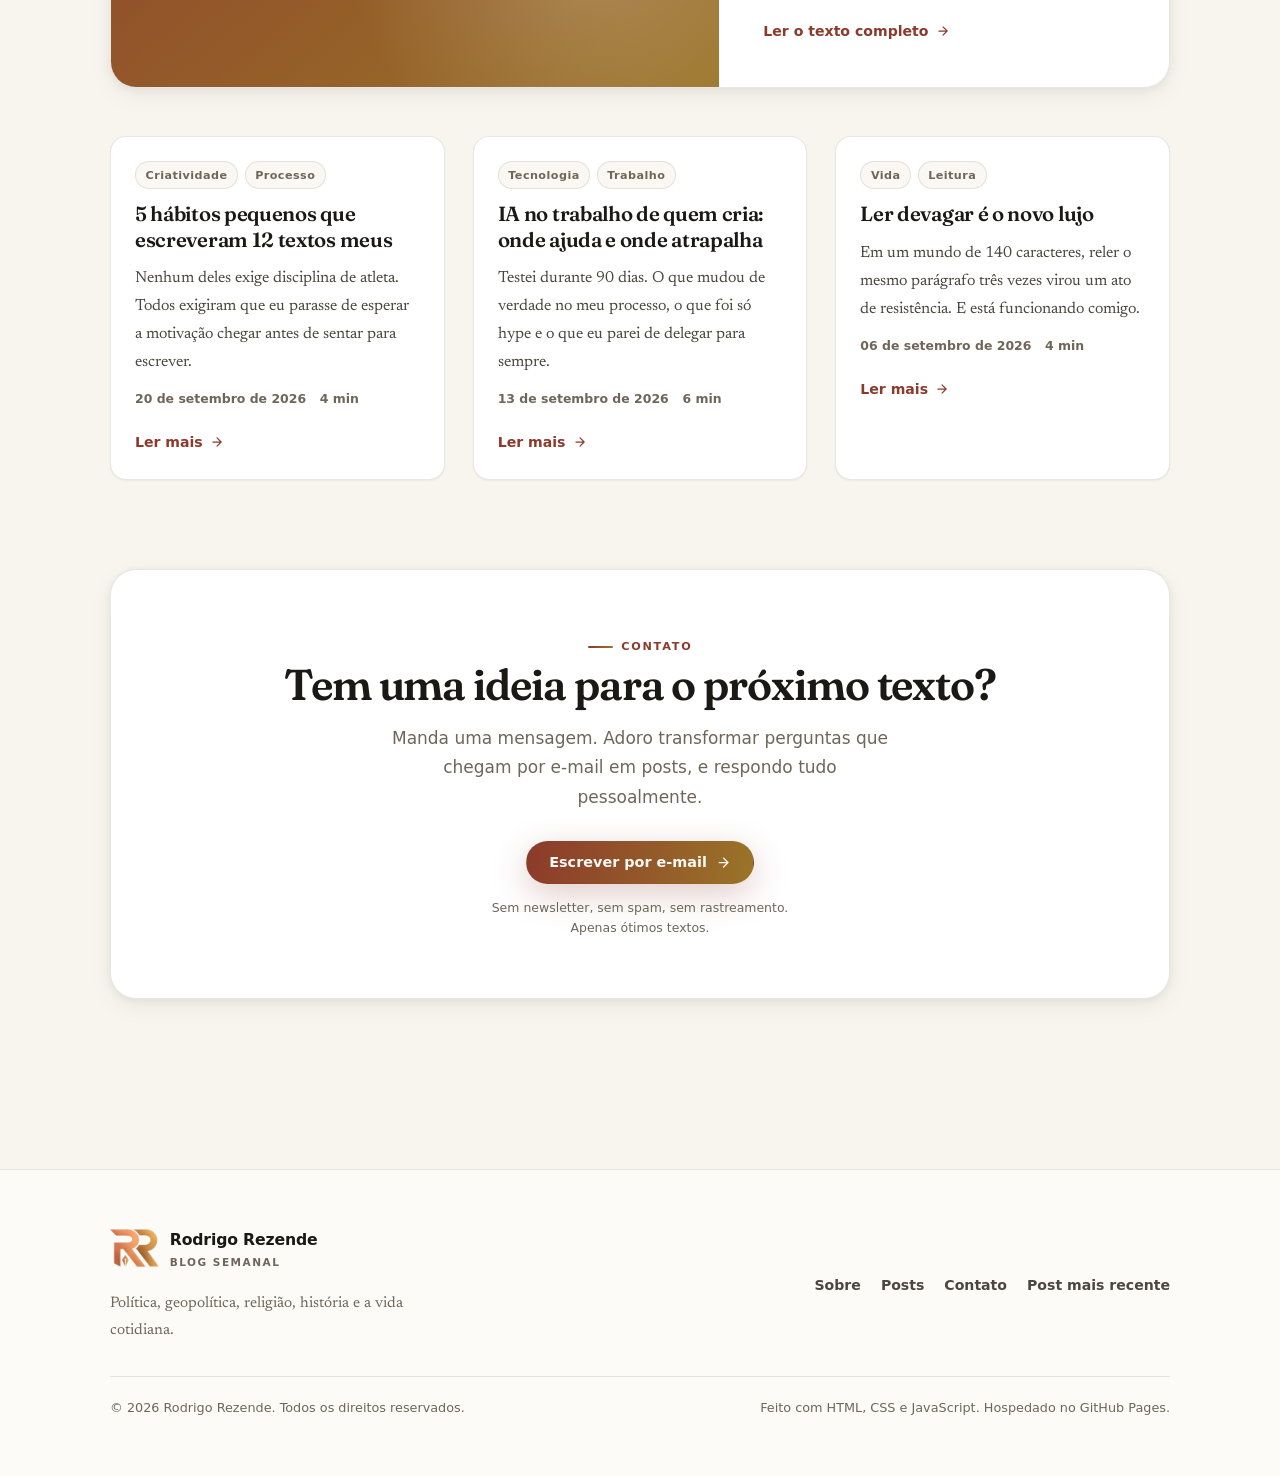
==== commit 3ce157dd: "Identidade visual, monograma e textos definitivos Troca a paleta para um esquema editorial: papel qu" ====
--- a/index.html
+++ b/index.html
@@ -6,8 +6,8 @@
 <title>Rodrigo Rezende — Blog semanal sobre vida, tecnologia e criatividade</title>
 <meta name="description" content="Blog pessoal de Rodrigo Rezende com um texto novo toda semana sobre vida, tecnologia e criatividade. Leia o post mais recente, conheça a história do autor e siga nas redes sociais.">
 <meta name="author" content="Rodrigo Rezende">
-<meta name="theme-color" content="#faf7f2" media="(prefers-color-scheme: light)">
-<meta name="theme-color" content="#100e13" media="(prefers-color-scheme: dark)">
+<meta name="theme-color" content="#f8f5ef" media="(prefers-color-scheme: light)">
+<meta name="theme-color" content="#131110" media="(prefers-color-scheme: dark)">
 <meta property="og:type" content="website">
 <meta property="og:locale" content="pt_BR">
 <meta property="og:title" content="Rodrigo Rezende — Blog semanal">
@@ -40,7 +40,7 @@
 <header class="site-header" id="siteHeader">
   <div class="shell">
     <a class="brand" href="index.html">
-      <img class="brand-mark" src="assets/favicon.svg" alt="" width="34" height="34">
+      <picture class="brand-logo"><source srcset="assets/monograma-rr.webp" type="image/webp"><img src="assets/monograma-rr.png" alt="" width="260" height="200" loading="lazy" decoding="async"></picture>
       <span class="brand-text">Rodrigo Rezende<small>Blog semanal</small></span>
     </a>
 
@@ -71,7 +71,7 @@
 
 <main id="conteudo">
 
-  <section class="hero" id="sobre">
+  <section class="hero" id="inicio">
     <div class="shell hero-grid">
       <div>
         <span class="hero-badge reveal">
@@ -79,14 +79,12 @@
           Novo texto toda semana
         </span>
 
-        <h1 class="reveal">Olá, eu sou <span class="gradient-text">Rodrigo Rezende</span></h1>
-        <p class="hero-role reveal">Escritor, criador digital e curioso de carteirinha</p>
+        <h1 class="reveal"><span class="gradient-text">Rodrigo Rezende</span></h1>
+        <p class="hero-role reveal">Escritor, questionador por vocação e curioso por natureza</p>
 
         <p class="hero-bio reveal">
-          Escrevo sobre as coisas que realmente me fazem pensar: como a tecnologia muda a
-          forma como trabalhamos, como criamos coisas que duram e por que prestamos mais
-          atenção no caminho do que no destino. Sem fórmula pronta, sem pertence —
-          só o que aprendi na prática e quero compartilhar.
+          Entre o que nos dizem e o que realmente aconteceu, existe uma história que merece
+          ser investigada.
         </p>
 
         <div class="hero-cta reveal">
@@ -121,6 +119,15 @@
             <source srcset="assets/rodrigo-rezende.webp" type="image/webp">
             <img src="assets/rodrigo-rezende.jpg" alt="Foto de Rodrigo Rezende" width="600" height="600" fetchpriority="high" decoding="async">
           </picture>
+
+          <div class="floating-card float-b">
+            <span class="dot" aria-hidden="true">
+              <svg viewBox="0 0 24 24" fill="none" stroke="currentColor" stroke-width="2" stroke-linecap="round" stroke-linejoin="round">
+                <circle cx="12" cy="12" r="9"/><path d="M12 7v5l3 2"/>
+              </svg>
+            </span>
+            <span>Leitura de 4 min<small>sem enrolação</small></span>
+          </div>
         </div>
 
         <div class="floating-card float-a">
@@ -132,33 +139,82 @@
           <span>Um texto novo<small>todo domingo</small></span>
         </div>
 
-        <div class="floating-card float-b">
-          <span class="dot" aria-hidden="true">
-            <svg viewBox="0 0 24 24" fill="none" stroke="currentColor" stroke-width="2" stroke-linecap="round" stroke-linejoin="round">
-              <circle cx="12" cy="12" r="9"/><path d="M12 7v5l3 2"/>
-            </svg>
-          </span>
-          <span>Leitura de 4 min<small>sem enrolação</small></span>
-        </div>
-
-        <div class="social-row">
-          <a class="social-link" href="https://github.com/seuusuario" target="_blank" rel="noopener noreferrer" aria-label="GitHub de Rodrigo Rezende">
-            <svg viewBox="0 0 24 24" fill="currentColor" aria-hidden="true"><path d="M12 .5a12 12 0 0 0-3.79 23.4c.6.1.82-.26.82-.58v-2.2c-3.34.72-4.04-1.42-4.04-1.42-.55-1.4-1.34-1.77-1.34-1.77-1.1-.75.08-.74.08-.74 1.2.09 1.84 1.24 1.84 1.24 1.07 1.84 2.8 1.31 3.49 1 .1-.78.42-1.31.76-1.61-2.67-.3-5.47-1.34-5.47-5.96 0-1.32.47-2.39 1.24-3.23-.13-.3-.54-1.53.11-3.18 0 0 1-.32 3.3 1.23a11.5 11.5 0 0 1 6.01 0c2.29-1.55 3.29-1.23 3.29-1.23.66 1.65.25 2.88.12 3.18.77.84 1.23 1.91 1.23 3.23 0 4.63-2.8 5.66-5.48 5.95.43.37.82 1.1.82 2.22v3.29c0 .32.21.69.83.58A12 12 0 0 0 12 .5Z"/></svg>
-            GitHub
-          </a>
-          <a class="social-link" href="https://www.linkedin.com/in/seuusuario" target="_blank" rel="noopener noreferrer" aria-label="LinkedIn de Rodrigo Rezende">
+<div class="social-row">
+          <a class="social-link" href="https://www.linkedin.com/in/rodrigorezende29343531/" target="_blank" rel="noopener noreferrer" aria-label="LinkedIn de Rodrigo Rezende">
             <svg viewBox="0 0 24 24" fill="currentColor" aria-hidden="true"><path d="M4.98 3.5a2.5 2.5 0 1 1 0 5 2.5 2.5 0 0 1 0-5ZM3 9h4v12H3V9Zm7 0h3.8v1.7h.05c.53-.95 1.83-1.95 3.76-1.95C21.4 8.75 22 11 22 14.1V21h-4v-6.1c0-1.46-.03-3.34-2.1-3.34-2.1 0-2.42 1.6-2.42 3.24V21h-4V9Z"/></svg>
             LinkedIn
-          </a>
-          <a class="social-link" href="https://www.instagram.com/seuusuario" target="_blank" rel="noopener noreferrer" aria-label="Instagram de Rodrigo Rezende">
-            <svg viewBox="0 0 24 24" fill="none" stroke="currentColor" stroke-width="1.9" aria-hidden="true"><rect x="3" y="3" width="18" height="18" rx="5.5"/><circle cx="12" cy="12" r="4"/><circle cx="17.4" cy="6.6" r="1.2" fill="currentColor" stroke="none"/></svg>
-            Instagram
           </a>
           <a class="social-link" href="mailto:seuemail@exemplo.com">
             <svg viewBox="0 0 24 24" fill="none" stroke="currentColor" stroke-width="1.9" aria-hidden="true"><rect x="3" y="5" width="18" height="14" rx="3"/><path d="m3.6 7 8.4 6 8.4-6" stroke-linecap="round"/></svg>
             E-mail
           </a>
         </div>
+      </div>
+    </div>
+  </section>
+
+  <section class="section about" id="sobre">
+    <div class="shell about-inner">
+      <div class="about-head reveal">
+        <span class="eyebrow">Sobre mim</span>
+        <h2 class="about-title">Experiência, curiosidade e senso crítico</h2>
+      </div>
+
+      <div class="about-body reveal">
+            <p>Nem tudo o que aprendemos está nos livros. Algumas das maiores lições vêm das
+              experiências que acumulamos ao longo da vida, das pessoas que conhecemos, dos
+              lugares por onde passamos e das situações que enfrentamos.</p>
+
+            <p>Minha trajetória profissional e acadêmica passou por diferentes áreas e
+              realidades. Fui militar da Força Aérea, servindo por quatro anos na Base Aérea
+              de Canoas. Depois, fui servidor público federal nos Correios e servidor
+              público estadual no Banco do Estado do Rio Grande do Sul.</p>
+
+            <p>Também me formei como técnico em Redes de Computadores e em Transações
+              Imobiliárias. Em determinado momento da minha trajetória, iniciei a graduação
+              em Direito, curso que frequentei por algum tempo, mas que não cheguei a
+              concluir. Anos depois, iniciei uma nova etapa acadêmica e atualmente curso
+              Engenharia Civil, área na qual atuo na coordenação da execução de projetos de
+              engenharia.</p>
+
+            <p>São experiências diferentes, em profissões e áreas de conhecimento distintas,
+              mas cada uma delas contribuiu, de alguma forma, para construir a maneira como
+              observo e interpreto o mundo.</p>
+
+            <p>Foi dessa mistura de experiências, estudos, leituras e curiosidade que nasceu
+              este espaço.</p>
+
+            <p>Aqui escrevo sobre História, política, geopolítica, sociologia, religião,
+              psicologia e acontecimentos da vida cotidiana. Não com a pretensão de ser dono
+              da verdade, mas com o propósito de analisar, questionar e compartilhar aquilo
+              que aprendi — e também aquilo que ainda estou tentando compreender.</p>
+
+            <p>Vivemos em uma época em que somos constantemente cercados por informações,
+              opiniões, propaganda e estratégias de persuasão. No comércio, na internet, nas
+              redes sociais e também na política, nem tudo é exatamente aquilo que parece.</p>
+
+            <p>Por isso, acredito que desenvolver o senso crítico nunca foi tão importante.</p>
+
+            <p>Questionar não significa simplesmente discordar. Significa querer entender. É
+              olhar para uma informação e perguntar: de onde veio? Quem está dizendo? Por
+              quê? O que está por trás disso? Existe outro lado dessa história?</p>
+
+            <p>Este blog é um convite a esse exercício.</p>
+
+            <p>Aqui, ideias são colocadas à mesa para serem analisadas, questionadas e
+              discutidas.</p>
+
+            <p>Compartilho experiências de décadas de vida, conhecimentos adquiridos em
+              diferentes profissões e reflexões provocadas por tudo aquilo que leio, estudo
+              e observo.</p>
+
+            <p>Se alguma dessas reflexões fizer você parar por alguns minutos, pensar,
+              questionar uma certeza ou enxergar determinado assunto por outro ângulo, então
+              este espaço já terá cumprido seu propósito.</p>
+
+            <p class="about-outro">
+              Porque conhecimento não deve servir apenas para nos dar respostas.<br>
+              Também deve nos ensinar a fazer perguntas melhores.</p>
       </div>
     </div>
   </section>
@@ -277,7 +333,7 @@
   <section class="section" id="contato" style="padding-top:0">
     <div class="shell">
       <div class="cta reveal">
-        <span class="eyebrow" style="justify-content:center">Contato</span>
+        <span class="eyebrow">Contato</span>
         <h2>Tem uma ideia para o próximo texto?</h2>
         <p>
           Manda uma mensagem. Adoro transformar perguntas que chegam por e-mail em posts,
@@ -290,9 +346,8 @@
               <path d="M5 12h13M12 5l7 7-7 7"/>
             </svg>
           </a>
-          <a class="btn btn-ghost" href="https://github.com/seuusuario" target="_blank" rel="noopener noreferrer">Ver no GitHub</a>
-        </div>
-        <p class="cta-note">Sem newsletter, sem spam, sem rastreamento. Só texto bom.</p>
+        </div>
+        <p class="cta-note">Sem newsletter, sem spam, sem rastreamento.<br>Apenas ótimos textos.</p>
       </div>
     </div>
   </section>
@@ -304,11 +359,11 @@
     <div class="footer-grid">
       <div>
         <a class="brand" href="index.html">
-          <img class="brand-mark" src="assets/favicon.svg" alt="" width="34" height="34">
+          <picture class="brand-logo"><source srcset="assets/monograma-rr.webp" type="image/webp"><img src="assets/monograma-rr.png" alt="" width="260" height="200" loading="lazy" decoding="async"></picture>
           <span class="brand-text">Rodrigo Rezende<small>Blog semanal</small></span>
         </a>
         <p class="footer-about">
-          Um texto por semana sobre vida, tecnologia e criatividade. Escrito à mão, publicado com calma.
+          Política, geopolítica, religião, história e a vida cotidiana.
         </p>
       </div>
       <nav class="footer-nav" aria-label="Navegação do rodapé">
--- a/styles.css
+++ b/styles.css
@@ -3,26 +3,28 @@
   --font-read: "Newsreader", Georgia, "Times New Roman", serif;
   --font-ui: system-ui, -apple-system, "Segoe UI", Roboto, Helvetica, Arial, sans-serif;
 
-  --bg: #faf7f2;
-  --bg-soft: #f2ece3;
+  --bg: #f8f5ef;
+  --bg-soft: #f0ebe1;
   --surface: #ffffff;
-  --surface-2: #fbf8f4;
-  --text: #191512;
-  --text-soft: #4b443d;
-  --muted: #7a7069;
-  --border: rgba(25, 21, 18, 0.1);
-  --border-strong: rgba(25, 21, 18, 0.18);
-
-  --accent: #6d4aff;
-  --accent-2: #ff6b4a;
-  --accent-ink: #ffffff;
-  --accent-soft: rgba(109, 74, 255, 0.1);
-  --accent-ring: rgba(109, 74, 255, 0.35);
-
-  --shadow-xs: 0 1px 2px rgba(25, 21, 18, 0.06);
-  --shadow-sm: 0 2px 8px rgba(25, 21, 18, 0.06), 0 8px 24px rgba(25, 21, 18, 0.05);
-  --shadow-md: 0 10px 40px rgba(25, 21, 18, 0.12);
-  --shadow-glow: 0 10px 34px rgba(109, 74, 255, 0.28);
+  --surface-2: #fbf8f3;
+  --text: #1b1916;
+  --text-soft: #4b463e;
+  --muted: #6f6659;
+  --border: rgba(27, 25, 22, 0.1);
+  --border-strong: rgba(27, 25, 22, 0.2);
+
+  --accent: #8c3a2b;
+  --accent-2: #9a7428;
+  --accent-ink: #fffaf6;
+  --accent-soft: rgba(140, 58, 43, 0.08);
+  --accent-2-soft: rgba(154, 116, 40, 0.09);
+  --accent-ring: rgba(140, 58, 43, 0.32);
+  --live: #4f7a45;
+
+  --shadow-xs: 0 1px 2px rgba(27, 25, 22, 0.06);
+  --shadow-sm: 0 2px 8px rgba(27, 25, 22, 0.06), 0 8px 24px rgba(27, 25, 22, 0.05);
+  --shadow-md: 0 10px 40px rgba(27, 25, 22, 0.12);
+  --shadow-glow: 0 10px 34px rgba(140, 58, 43, 0.26);
 
   --radius-sm: 10px;
   --radius: 16px;
@@ -36,24 +38,26 @@
 }
 
 [data-theme="dark"] {
-  --bg: #100e13;
-  --bg-soft: #17141b;
-  --surface: #1b1822;
-  --surface-2: #211d2a;
-  --text: #f6f2ee;
-  --text-soft: #d6cfc8;
-  --muted: #a49b93;
+  --bg: #131110;
+  --bg-soft: #1a1715;
+  --surface: #1e1b18;
+  --surface-2: #252220;
+  --text: #f3ede3;
+  --text-soft: #d2c9bd;
+  --muted: #9e958a;
   --border: rgba(255, 255, 255, 0.1);
   --border-strong: rgba(255, 255, 255, 0.2);
-  --accent: #a78bff;
-  --accent-2: #ff8a6b;
-  --accent-ink: #14121a;
-  --accent-soft: rgba(167, 139, 255, 0.14);
-  --accent-ring: rgba(167, 139, 255, 0.4);
+  --accent: #d18a75;
+  --accent-2: #c6a05c;
+  --accent-ink: #1a1513;
+  --accent-soft: rgba(209, 138, 117, 0.13);
+  --accent-2-soft: rgba(198, 160, 92, 0.12);
+  --accent-ring: rgba(209, 138, 117, 0.38);
+  --live: #86ac74;
   --shadow-xs: 0 1px 2px rgba(0, 0, 0, 0.4);
   --shadow-sm: 0 2px 10px rgba(0, 0, 0, 0.4), 0 10px 30px rgba(0, 0, 0, 0.35);
   --shadow-md: 0 14px 46px rgba(0, 0, 0, 0.55);
-  --shadow-glow: 0 10px 34px rgba(167, 139, 255, 0.3);
+  --shadow-glow: 0 10px 34px rgba(209, 138, 117, 0.26);
 }
 
 *,
@@ -80,7 +84,7 @@
   background-color: var(--bg);
   background-image:
     radial-gradient(60rem 40rem at 82% -12%, var(--accent-soft), transparent 62%),
-    radial-gradient(48rem 34rem at 4% 4%, rgba(255, 107, 74, 0.09), transparent 60%);
+    radial-gradient(48rem 34rem at 4% 4%, var(--accent-2-soft), transparent 60%);
   background-attachment: fixed;
   -webkit-font-smoothing: antialiased;
   text-rendering: optimizeLegibility;
@@ -236,7 +240,7 @@
 }
 
 .btn-primary:hover {
-  box-shadow: 0 14px 40px rgba(109, 74, 255, 0.36);
+  box-shadow: var(--shadow-glow);
 }
 
 .btn-ghost:hover {
@@ -287,12 +291,18 @@
   margin-right: auto;
 }
 
-.brand-mark {
-  width: 34px;
-  height: 34px;
-  border-radius: 11px;
-  box-shadow: var(--shadow-glow);
+.brand-logo {
+  display: block;
   flex: none;
+  height: 38px;
+  width: auto;
+}
+
+.brand-logo img {
+  display: block;
+  width: 100%;
+  height: 100%;
+  object-fit: contain;
 }
 
 .brand-text small {
@@ -302,6 +312,10 @@
   letter-spacing: 0.14em;
   text-transform: uppercase;
   color: var(--muted);
+}
+
+[data-theme="dark"] .brand-logo img {
+  filter: brightness(1.45) saturate(1.1);
 }
 
 .nav {
@@ -424,7 +438,7 @@
   height: 8px;
   margin-left: 0.4rem;
   border-radius: 50%;
-  background: #22c55e;
+  background: var(--live);
 }
 
 .pulse-dot::after {
@@ -432,7 +446,7 @@
   position: absolute;
   inset: -4px;
   border-radius: 50%;
-  border: 2px solid #22c55e;
+  border: 2px solid var(--live);
   opacity: 0;
   animation: pulse 2.4s var(--ease) infinite;
 }
@@ -451,43 +465,87 @@
 
 .hero h1 {
   font-family: var(--font-display);
-  font-size: clamp(2.5rem, 1.3rem + 5vw, 4.4rem);
-  font-weight: 600;
-  line-height: 1.02;
+  font-size: clamp(2.15rem, 1.35rem + 3.4vw, 3.45rem);
+  font-weight: 600;
+  line-height: 1.04;
   letter-spacing: -0.03em;
   font-variation-settings: "SOFT" 60, "WONK" 1;
-  margin-top: 1.1rem;
+  margin-top: 1rem;
 }
 
 .hero-role {
   font-family: var(--font-ui);
-  font-size: clamp(0.95rem, 0.9rem + 0.3vw, 1.1rem);
+  font-size: clamp(0.92rem, 0.88rem + 0.25vw, 1.04rem);
   font-weight: 600;
   color: var(--accent);
-  margin-top: 0.9rem;
+  margin-top: 0.75rem;
 }
 
 .hero-bio {
-  font-size: 1.1rem;
-  line-height: 1.72;
+  font-size: 1.02rem;
+  line-height: 1.7;
   color: var(--text-soft);
-  max-width: 54ch;
-  margin-top: 1.1rem;
+  max-width: 46ch;
+  margin-top: 0.95rem;
+}
+
+.about {
+  background: var(--bg-soft);
+  border-block: 1px solid var(--border);
+}
+
+.about-inner {
+  max-width: 72ch;
+  margin-inline: auto;
+}
+
+.about-head {
+  padding-bottom: 1.5rem;
+  margin-bottom: clamp(1.75rem, 3vw, 2.5rem);
+  border-bottom: 1px solid var(--border);
+}
+
+.about-title {
+  font-family: var(--font-display);
+  font-size: clamp(1.7rem, 1.1rem + 2.2vw, 2.5rem);
+  font-weight: 600;
+  line-height: 1.14;
+  letter-spacing: -0.025em;
+  font-variation-settings: "SOFT" 50, "WONK" 1;
+  margin-top: 0.45rem;
+}
+
+.about-body p {
+  font-size: 1.04rem;
+  line-height: 1.78;
+  color: var(--text-soft);
+  margin-top: 1.2rem;
+}
+
+.about-body > p:first-child {
+  margin-top: 0;
+}
+
+.about-outro {
+  padding-top: 1.3rem;
+  border-top: 1px solid var(--border);
+  color: var(--text);
+  font-weight: 500;
 }
 
 .hero-cta {
   display: flex;
   flex-wrap: wrap;
   gap: 0.75rem;
+  margin-top: 1.75rem;
+}
+
+.hero-meta {
+  display: flex;
+  flex-wrap: wrap;
+  gap: 1.4rem 2rem;
   margin-top: 2rem;
-}
-
-.hero-meta {
-  display: flex;
-  flex-wrap: wrap;
-  gap: 1.5rem 2.25rem;
-  margin-top: 2.5rem;
-  padding-top: 1.75rem;
+  padding-top: 1.5rem;
   border-top: 1px solid var(--border);
 }
 
@@ -597,11 +655,14 @@
 
 .floating-card {
   position: absolute;
+  z-index: 2;
   display: flex;
   align-items: center;
   gap: 0.7rem;
   padding: 0.7rem 0.95rem;
-  background: var(--surface);
+  background: color-mix(in srgb, var(--surface) 92%, transparent);
+  backdrop-filter: saturate(180%) blur(8px);
+  -webkit-backdrop-filter: saturate(180%) blur(8px);
   border: 1px solid var(--border);
   border-radius: var(--radius);
   box-shadow: var(--shadow-md);
@@ -641,8 +702,9 @@
 }
 
 .float-b {
-  bottom: -22px;
-  right: -18px;
+  bottom: 26px;
+  left: 22px;
+  right: auto;
   animation: float 8.5s ease-in-out infinite reverse;
 }
 
@@ -970,6 +1032,7 @@
   margin-top: 1.25rem;
   font-family: var(--font-ui);
   font-size: 0.78rem;
+  line-height: 1.6;
   color: var(--muted);
 }
 
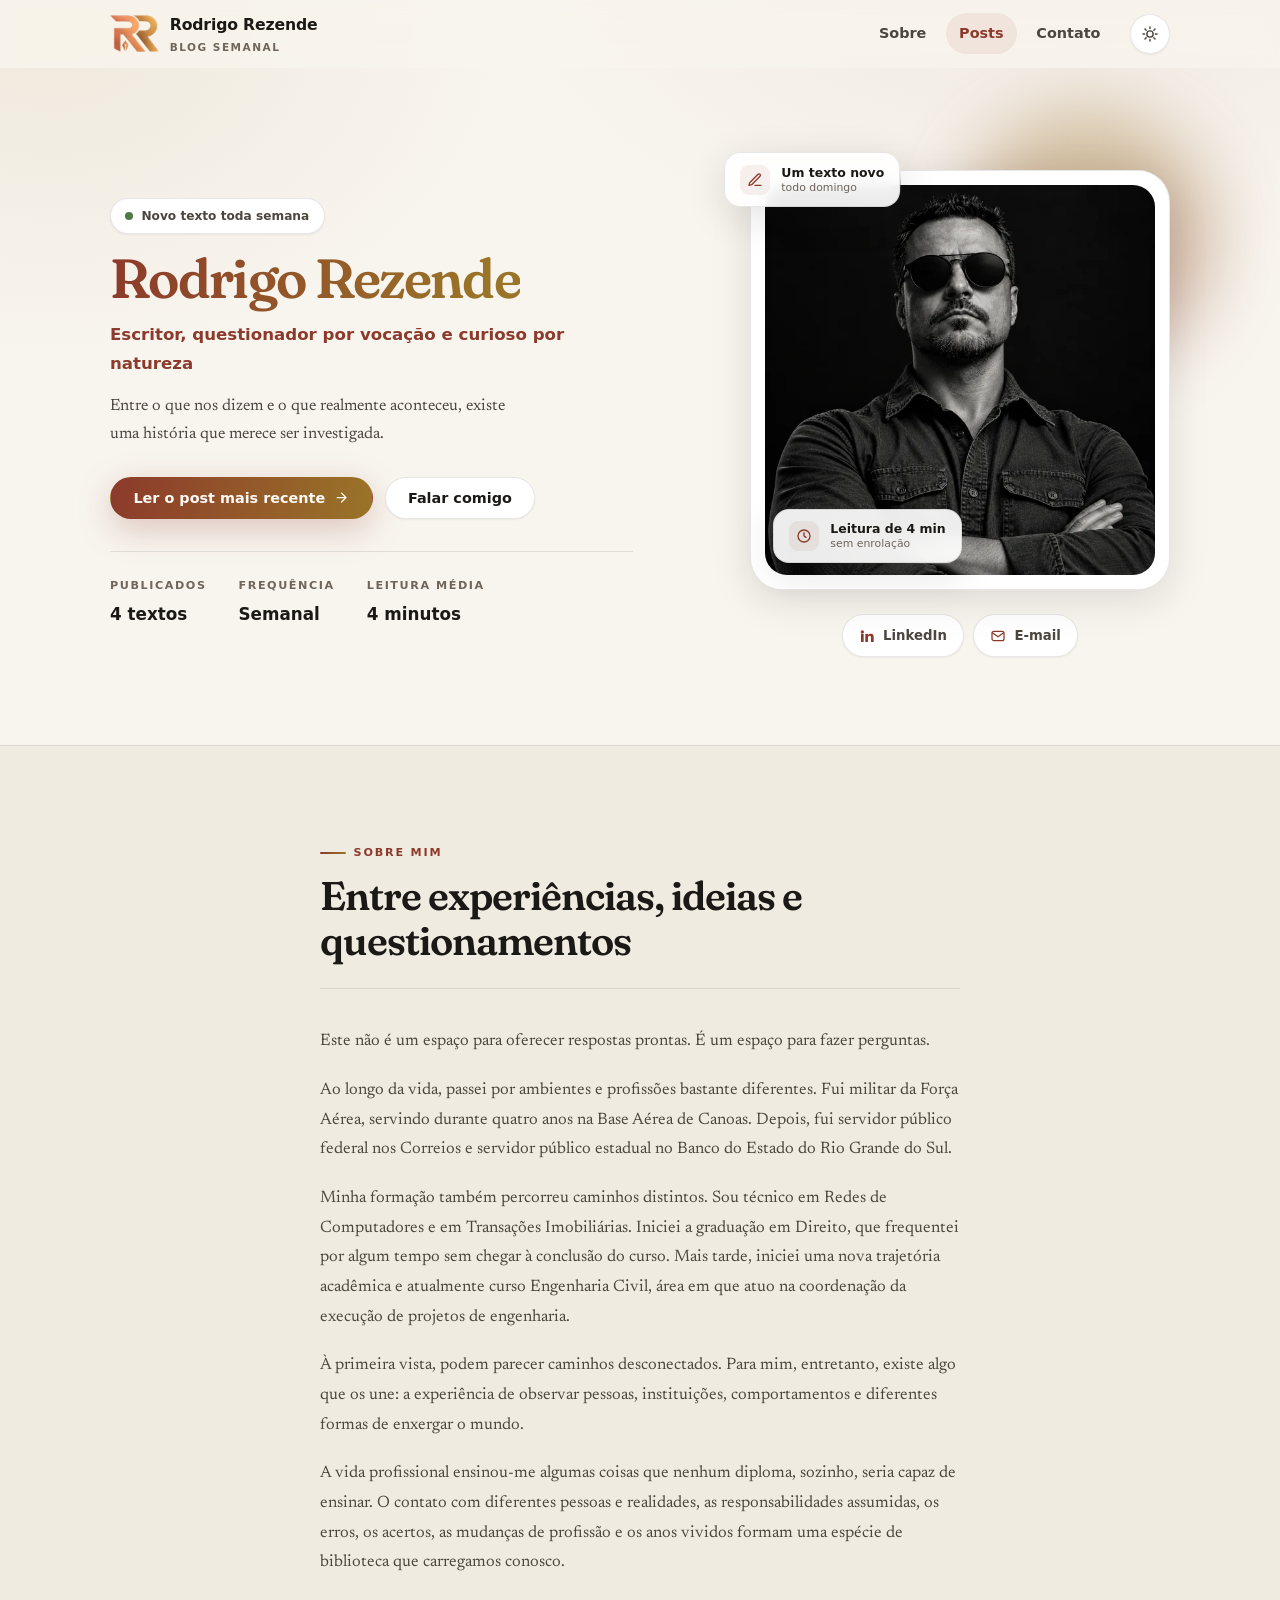
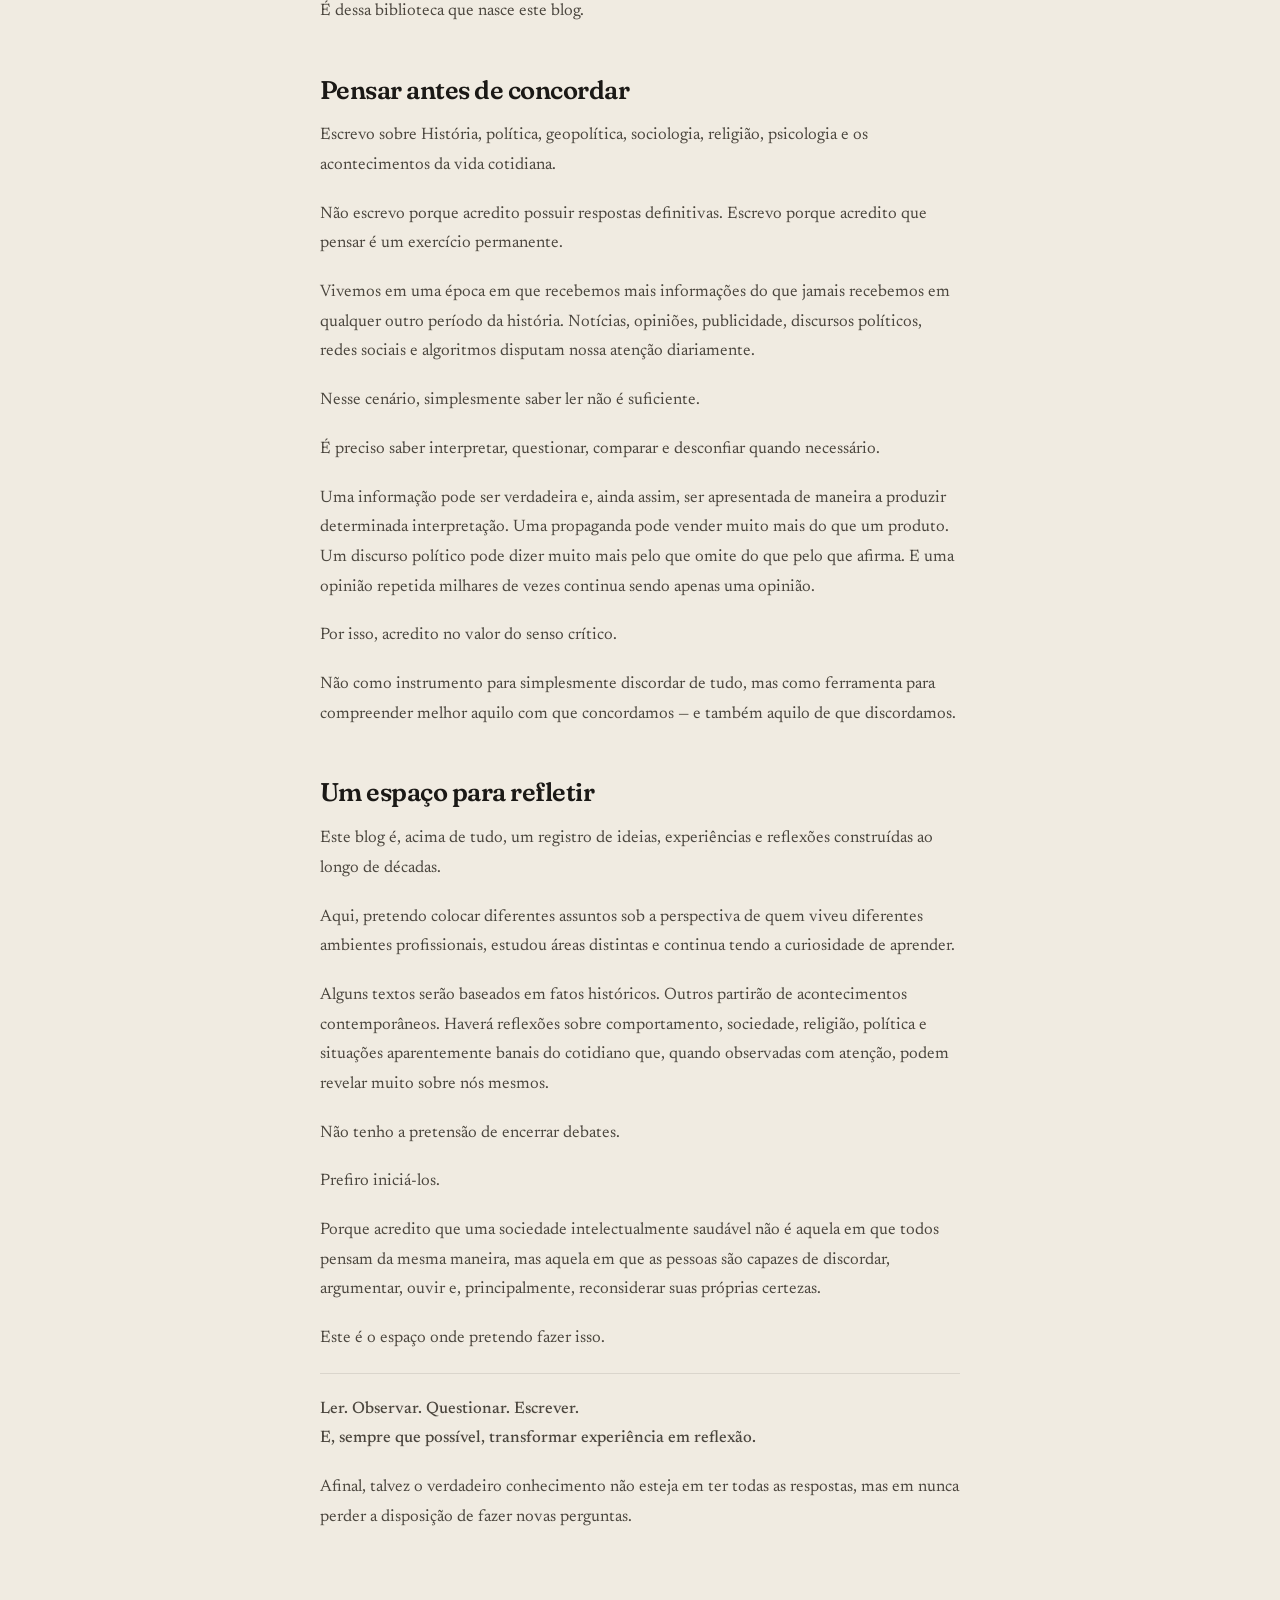
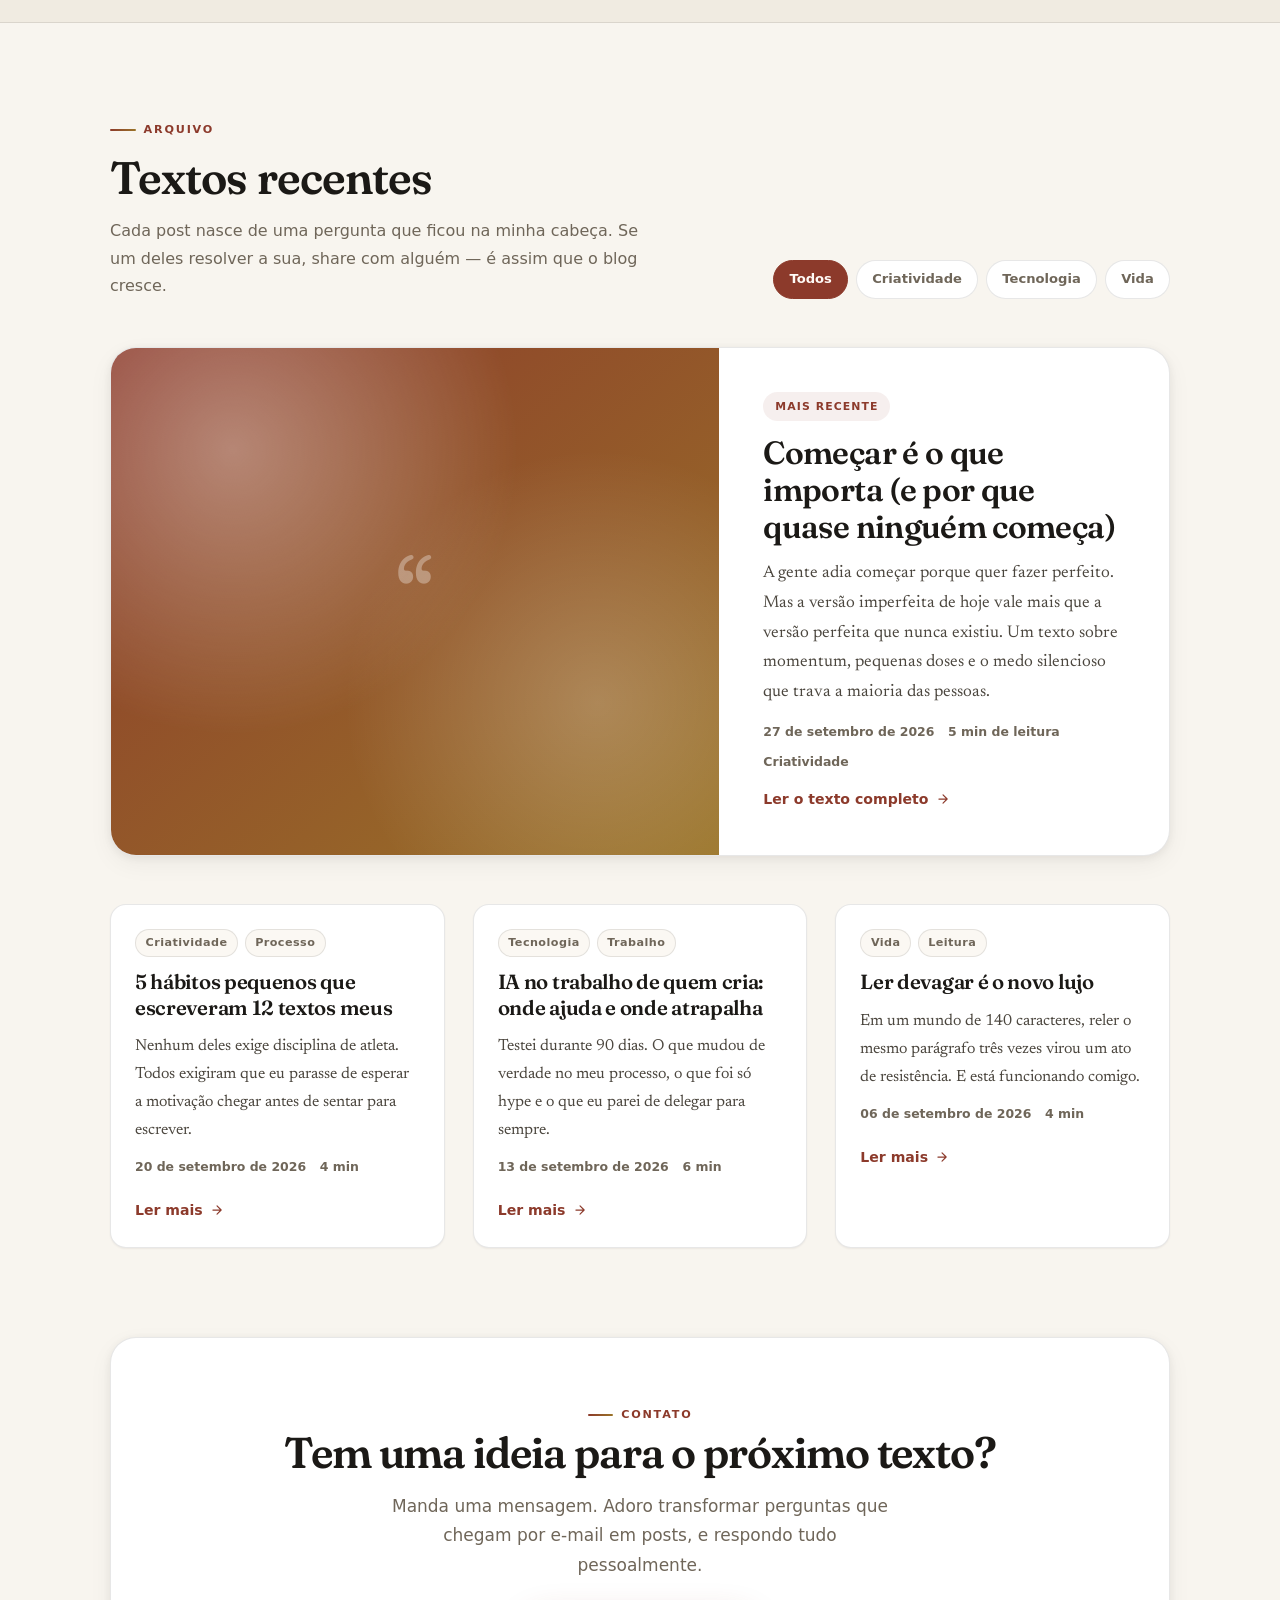
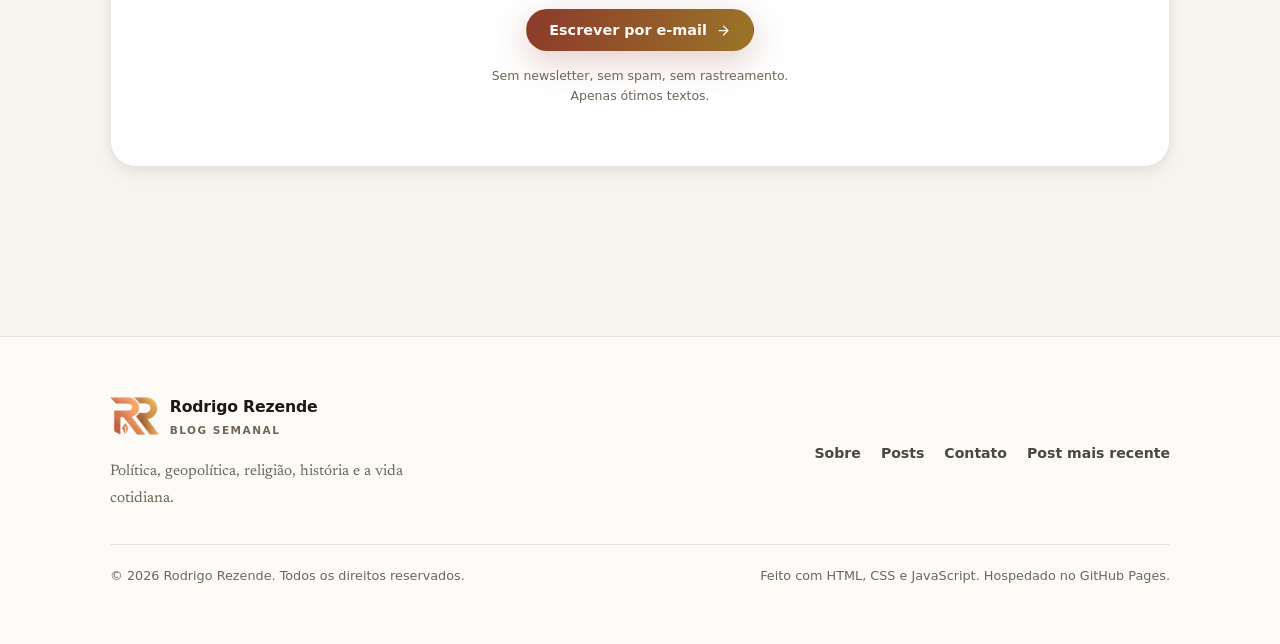
==== commit 73d08e7f: "Troca o texto de apresentacao pela versao definitiva Reescreve a secao "Sobre mim" com o texto novo:" ====
--- a/index.html
+++ b/index.html
@@ -3,15 +3,15 @@
 <head>
 <meta charset="UTF-8">
 <meta name="viewport" content="width=device-width, initial-scale=1">
-<title>Rodrigo Rezende — Blog semanal sobre vida, tecnologia e criatividade</title>
-<meta name="description" content="Blog pessoal de Rodrigo Rezende com um texto novo toda semana sobre vida, tecnologia e criatividade. Leia o post mais recente, conheça a história do autor e siga nas redes sociais.">
+<title>Rodrigo Rezende — escrever para investigar, não para aceitar</title>
+<meta name="description" content="Texto semanal sobre o que se diz e o que de fato aconteceu. Por Direito, Engenharia Civil e criação.">
 <meta name="author" content="Rodrigo Rezende">
 <meta name="theme-color" content="#f8f5ef" media="(prefers-color-scheme: light)">
 <meta name="theme-color" content="#131110" media="(prefers-color-scheme: dark)">
 <meta property="og:type" content="website">
 <meta property="og:locale" content="pt_BR">
-<meta property="og:title" content="Rodrigo Rezende — Blog semanal">
-<meta property="og:description" content="Um texto novo toda semana sobre vida, tecnologia e criatividade.">
+<meta property="og:title" content="Rodrigo Rezende — escrever para investigar, não para aceitar">
+<meta property="og:description" content="Texto semanal sobre o que se diz e o que de fato aconteceu. Por Direito, Engenharia Civil e criação.">
 <meta property="og:image" content="assets/rodrigo-rezende.jpg">
 <meta property="og:url" content="./">
 <meta name="twitter:card" content="summary_large_image">
@@ -157,64 +157,95 @@
     <div class="shell about-inner">
       <div class="about-head reveal">
         <span class="eyebrow">Sobre mim</span>
-        <h2 class="about-title">Experiência, curiosidade e senso crítico</h2>
+        <h2 class="about-title">Entre experiências, ideias e questionamentos</h2>
       </div>
 
       <div class="about-body reveal">
-            <p>Nem tudo o que aprendemos está nos livros. Algumas das maiores lições vêm das
-              experiências que acumulamos ao longo da vida, das pessoas que conhecemos, dos
-              lugares por onde passamos e das situações que enfrentamos.</p>
-
-            <p>Minha trajetória profissional e acadêmica passou por diferentes áreas e
-              realidades. Fui militar da Força Aérea, servindo por quatro anos na Base Aérea
-              de Canoas. Depois, fui servidor público federal nos Correios e servidor
-              público estadual no Banco do Estado do Rio Grande do Sul.</p>
-
-            <p>Também me formei como técnico em Redes de Computadores e em Transações
-              Imobiliárias. Em determinado momento da minha trajetória, iniciei a graduação
-              em Direito, curso que frequentei por algum tempo, mas que não cheguei a
-              concluir. Anos depois, iniciei uma nova etapa acadêmica e atualmente curso
-              Engenharia Civil, área na qual atuo na coordenação da execução de projetos de
-              engenharia.</p>
-
-            <p>São experiências diferentes, em profissões e áreas de conhecimento distintas,
-              mas cada uma delas contribuiu, de alguma forma, para construir a maneira como
-              observo e interpreto o mundo.</p>
-
-            <p>Foi dessa mistura de experiências, estudos, leituras e curiosidade que nasceu
-              este espaço.</p>
-
-            <p>Aqui escrevo sobre História, política, geopolítica, sociologia, religião,
-              psicologia e acontecimentos da vida cotidiana. Não com a pretensão de ser dono
-              da verdade, mas com o propósito de analisar, questionar e compartilhar aquilo
-              que aprendi — e também aquilo que ainda estou tentando compreender.</p>
-
-            <p>Vivemos em uma época em que somos constantemente cercados por informações,
-              opiniões, propaganda e estratégias de persuasão. No comércio, na internet, nas
-              redes sociais e também na política, nem tudo é exatamente aquilo que parece.</p>
-
-            <p>Por isso, acredito que desenvolver o senso crítico nunca foi tão importante.</p>
-
-            <p>Questionar não significa simplesmente discordar. Significa querer entender. É
-              olhar para uma informação e perguntar: de onde veio? Quem está dizendo? Por
-              quê? O que está por trás disso? Existe outro lado dessa história?</p>
-
-            <p>Este blog é um convite a esse exercício.</p>
-
-            <p>Aqui, ideias são colocadas à mesa para serem analisadas, questionadas e
-              discutidas.</p>
-
-            <p>Compartilho experiências de décadas de vida, conhecimentos adquiridos em
-              diferentes profissões e reflexões provocadas por tudo aquilo que leio, estudo
-              e observo.</p>
-
-            <p>Se alguma dessas reflexões fizer você parar por alguns minutos, pensar,
-              questionar uma certeza ou enxergar determinado assunto por outro ângulo, então
-              este espaço já terá cumprido seu propósito.</p>
+            <p>Este não é um espaço para oferecer respostas prontas. É um espaço para fazer
+              perguntas.</p>
+
+            <p>Ao longo da vida, passei por ambientes e profissões bastante diferentes. Fui
+              militar da Força Aérea, servindo durante quatro anos na Base Aérea de Canoas.
+              Depois, fui servidor público federal nos Correios e servidor público estadual
+              no Banco do Estado do Rio Grande do Sul.</p>
+
+            <p>Minha formação também percorreu caminhos distintos. Sou técnico em Redes de
+              Computadores e em Transações Imobiliárias. Iniciei a graduação em Direito, que
+              frequentei por algum tempo sem chegar à conclusão do curso. Mais tarde, iniciei
+              uma nova trajetória acadêmica e atualmente curso Engenharia Civil, área em que
+              atuo na coordenação da execução de projetos de engenharia.</p>
+
+            <p>À primeira vista, podem parecer caminhos desconectados. Para mim, entretanto,
+              existe algo que os une: a experiência de observar pessoas, instituições,
+              comportamentos e diferentes formas de enxergar o mundo.</p>
+
+            <p>A vida profissional ensinou-me algumas coisas que nenhum diploma, sozinho,
+              seria capaz de ensinar. O contato com diferentes pessoas e realidades, as
+              responsabilidades assumidas, os erros, os acertos, as mudanças de profissão e
+              os anos vividos formam uma espécie de biblioteca que carregamos conosco.</p>
+
+            <p>É dessa biblioteca que nasce este blog.</p>
+
+            <h3>Pensar antes de concordar</h3>
+
+            <p>Escrevo sobre História, política, geopolítica, sociologia, religião,
+              psicologia e os acontecimentos da vida cotidiana.</p>
+
+            <p>Não escrevo porque acredito possuir respostas definitivas. Escrevo porque
+              acredito que pensar é um exercício permanente.</p>
+
+            <p>Vivemos em uma época em que recebemos mais informações do que jamais recebemos
+              em qualquer outro período da história. Notícias, opiniões, publicidade, discursos
+              políticos, redes sociais e algoritmos disputam nossa atenção diariamente.</p>
+
+            <p>Nesse cenário, simplesmente saber ler não é suficiente.</p>
+
+            <p>É preciso saber interpretar, questionar, comparar e desconfiar quando
+              necessário.</p>
+
+            <p>Uma informação pode ser verdadeira e, ainda assim, ser apresentada de maneira
+              a produzir determinada interpretação. Uma propaganda pode vender muito mais do
+              que um produto. Um discurso político pode dizer muito mais pelo que omite do
+              que pelo que afirma. E uma opinião repetida milhares de vezes continua sendo
+              apenas uma opinião.</p>
+
+            <p>Por isso, acredito no valor do senso crítico.</p>
+
+            <p>Não como instrumento para simplesmente discordar de tudo, mas como ferramenta
+              para compreender melhor aquilo com que concordamos — e também aquilo de que
+              discordamos.</p>
+
+            <h3>Um espaço para refletir</h3>
+
+            <p>Este blog é, acima de tudo, um registro de ideias, experiências e reflexões
+              construídas ao longo de décadas.</p>
+
+            <p>Aqui, pretendo colocar diferentes assuntos sob a perspectiva de quem viveu
+              diferentes ambientes profissionais, estudou áreas distintas e continua tendo a
+              curiosidade de aprender.</p>
+
+            <p>Alguns textos serão baseados em fatos históricos. Outros partirão de
+              acontecimentos contemporâneos. Haverá reflexões sobre comportamento, sociedade,
+              religião, política e situações aparentemente banais do cotidiano que, quando
+              observadas com atenção, podem revelar muito sobre nós mesmos.</p>
+
+            <p>Não tenho a pretensão de encerrar debates.</p>
+
+            <p>Prefiro iniciá-los.</p>
+
+            <p>Porque acredito que uma sociedade intelectualmente saudável não é aquela em
+              que todos pensam da mesma maneira, mas aquela em que as pessoas são capazes de
+              discordar, argumentar, ouvir e, principalmente, reconsiderar suas próprias
+              certezas.</p>
+
+            <p>Este é o espaço onde pretendo fazer isso.</p>
 
             <p class="about-outro">
-              Porque conhecimento não deve servir apenas para nos dar respostas.<br>
-              Também deve nos ensinar a fazer perguntas melhores.</p>
+              Ler. Observar. Questionar. Escrever.<br>
+              E, sempre que possível, transformar experiência em reflexão.</p>
+
+            <p>Afinal, talvez o verdadeiro conhecimento não esteja em ter todas as respostas,
+              mas em nunca perder a disposição de fazer novas perguntas.</p>
       </div>
     </div>
   </section>
--- a/styles.css
+++ b/styles.css
@@ -526,6 +526,21 @@
   margin-top: 0;
 }
 
+.about-body h3 {
+  font-family: var(--font-display);
+  font-size: clamp(1.25rem, 1.05rem + 0.8vw, 1.6rem);
+  font-weight: 600;
+  line-height: 1.2;
+  letter-spacing: -0.02em;
+  font-variation-settings: "SOFT" 50, "WONK" 1;
+  color: var(--text);
+  margin-top: clamp(2.25rem, 4vw, 3rem);
+}
+
+.about-body h3 + p {
+  margin-top: 1rem;
+}
+
 .about-outro {
   padding-top: 1.3rem;
   border-top: 1px solid var(--border);
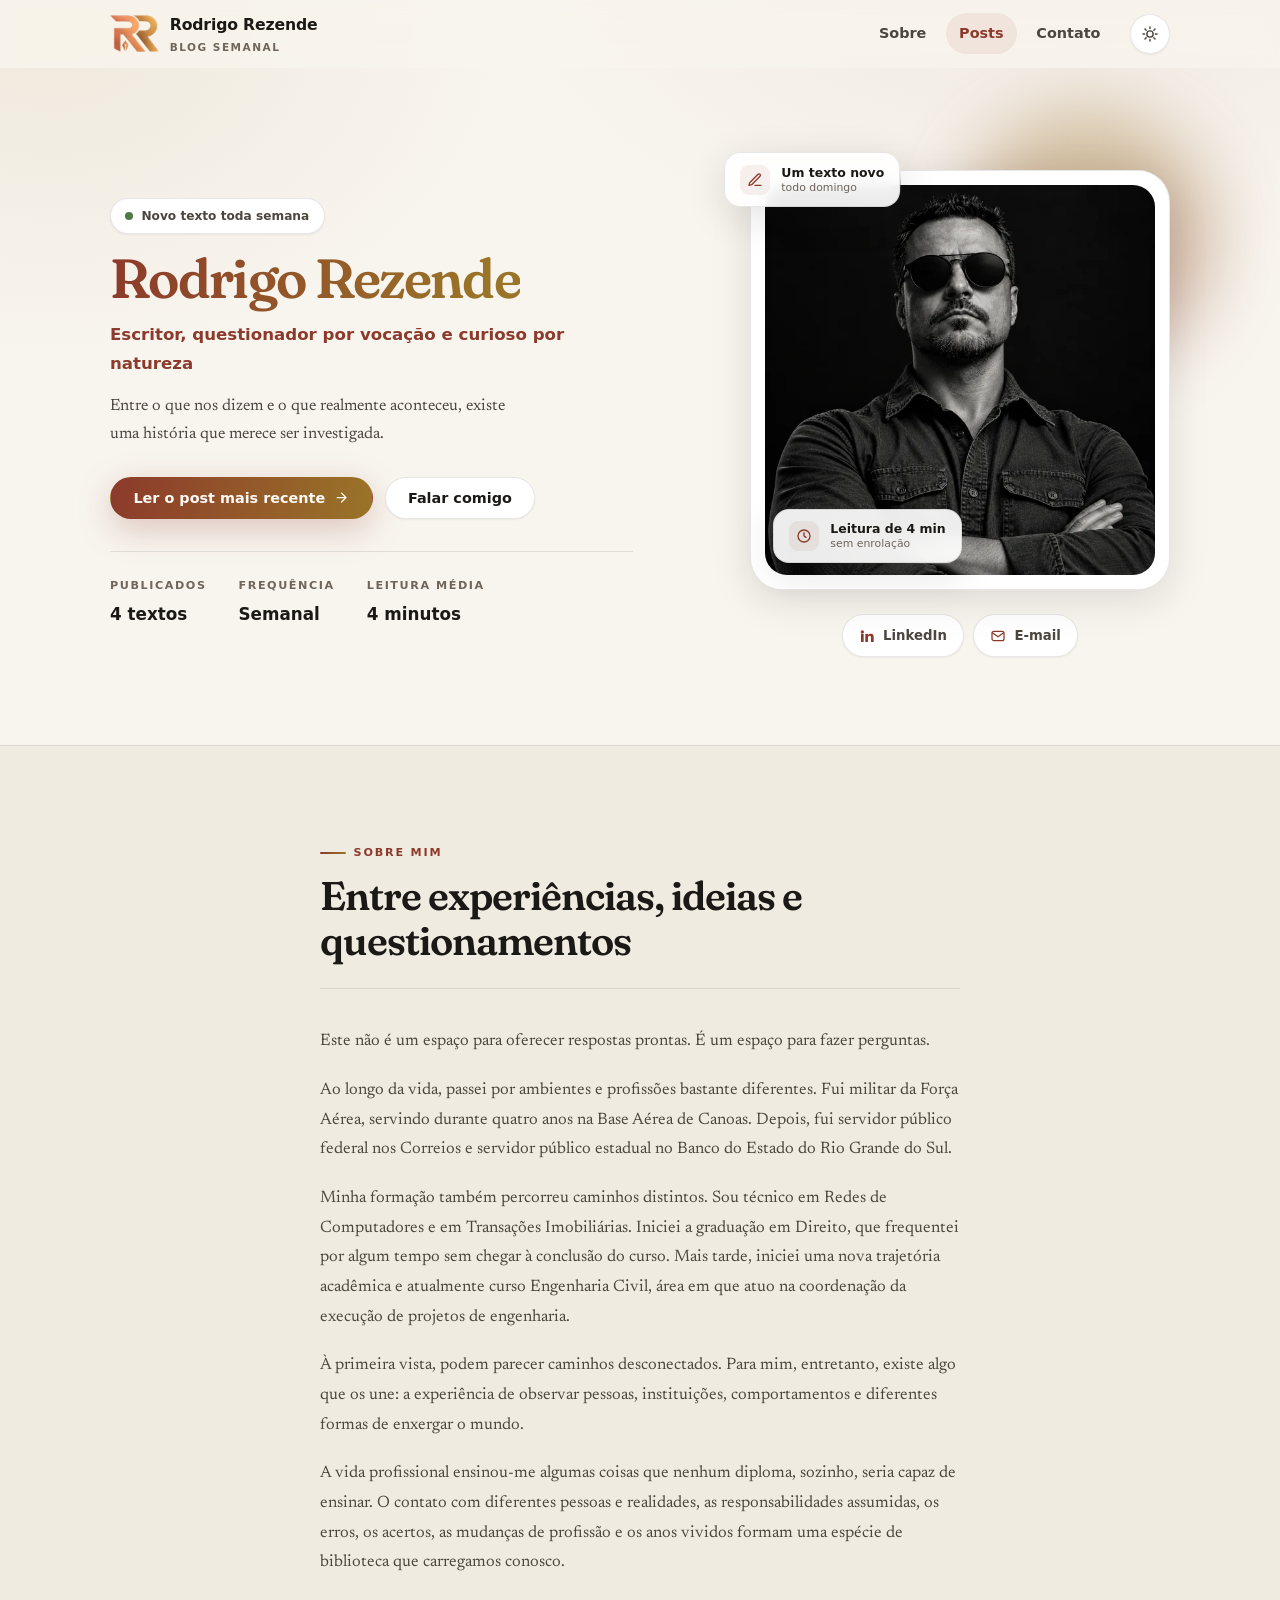
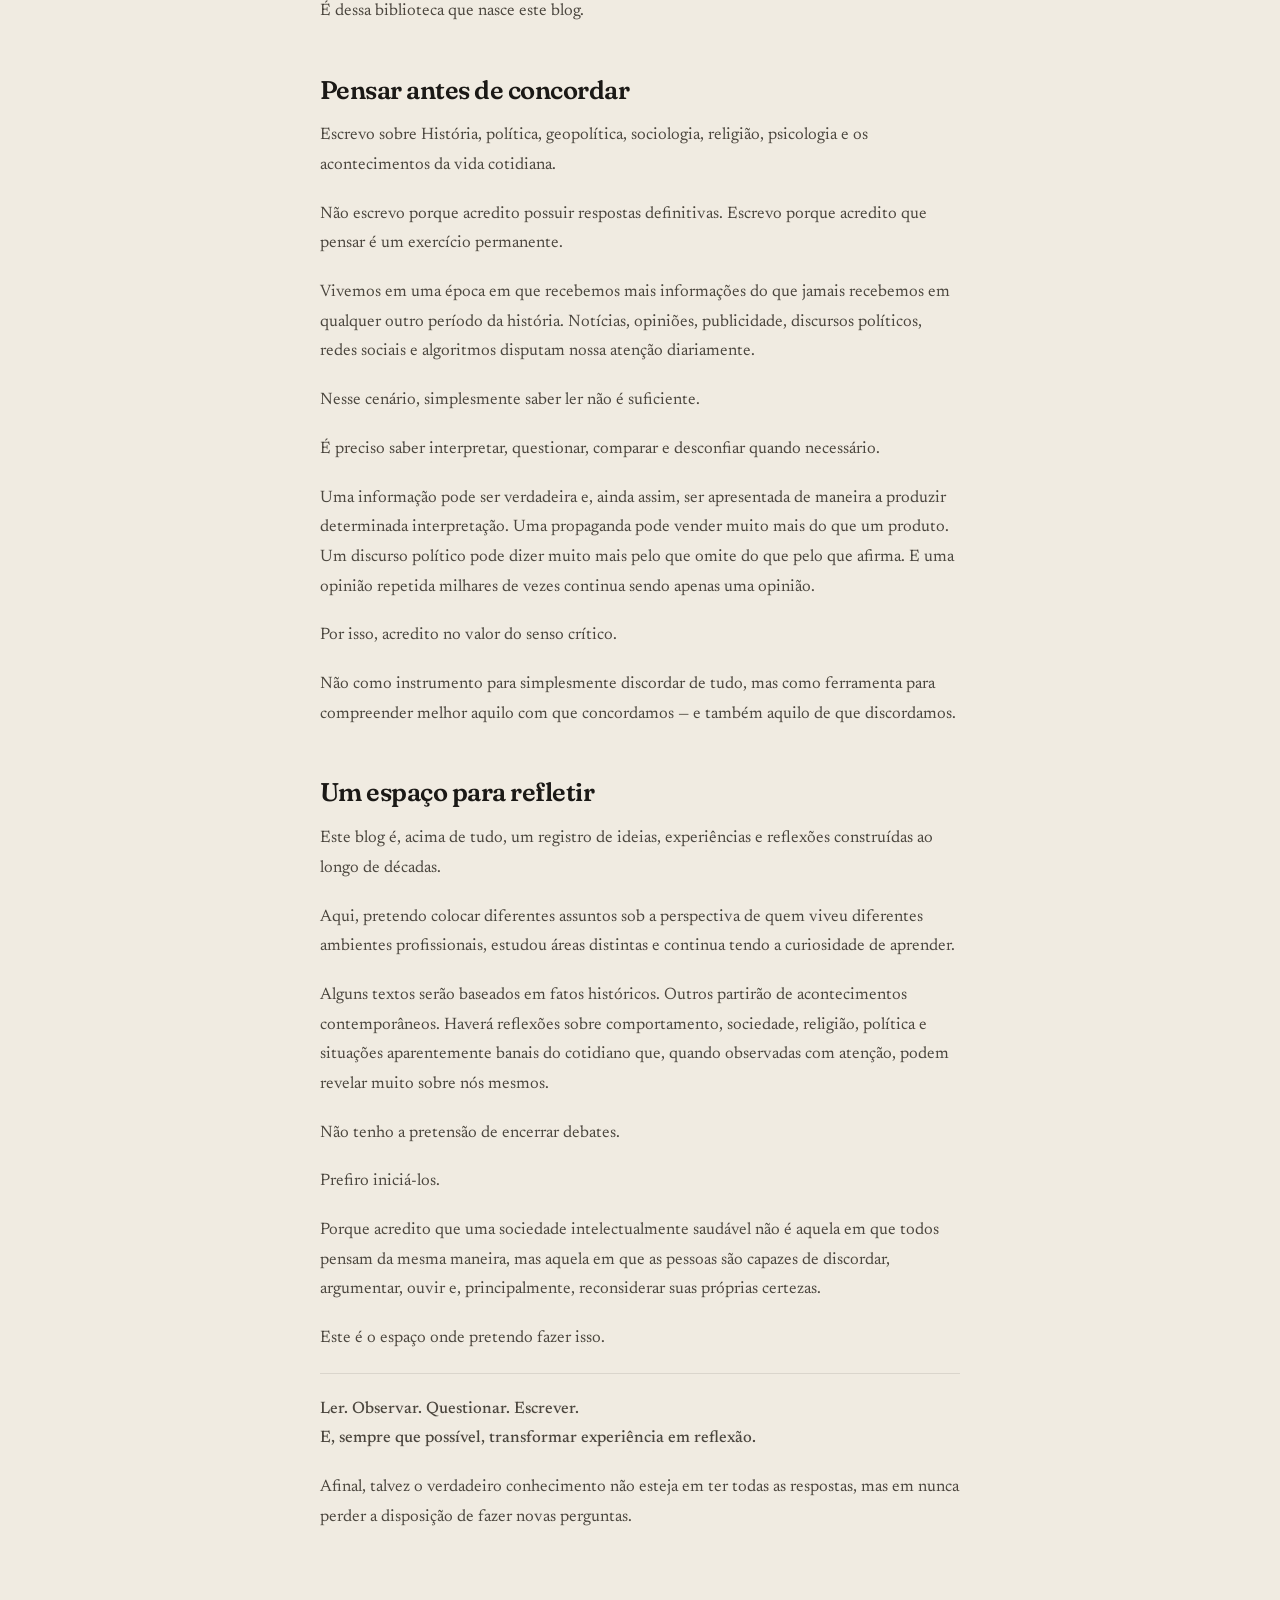
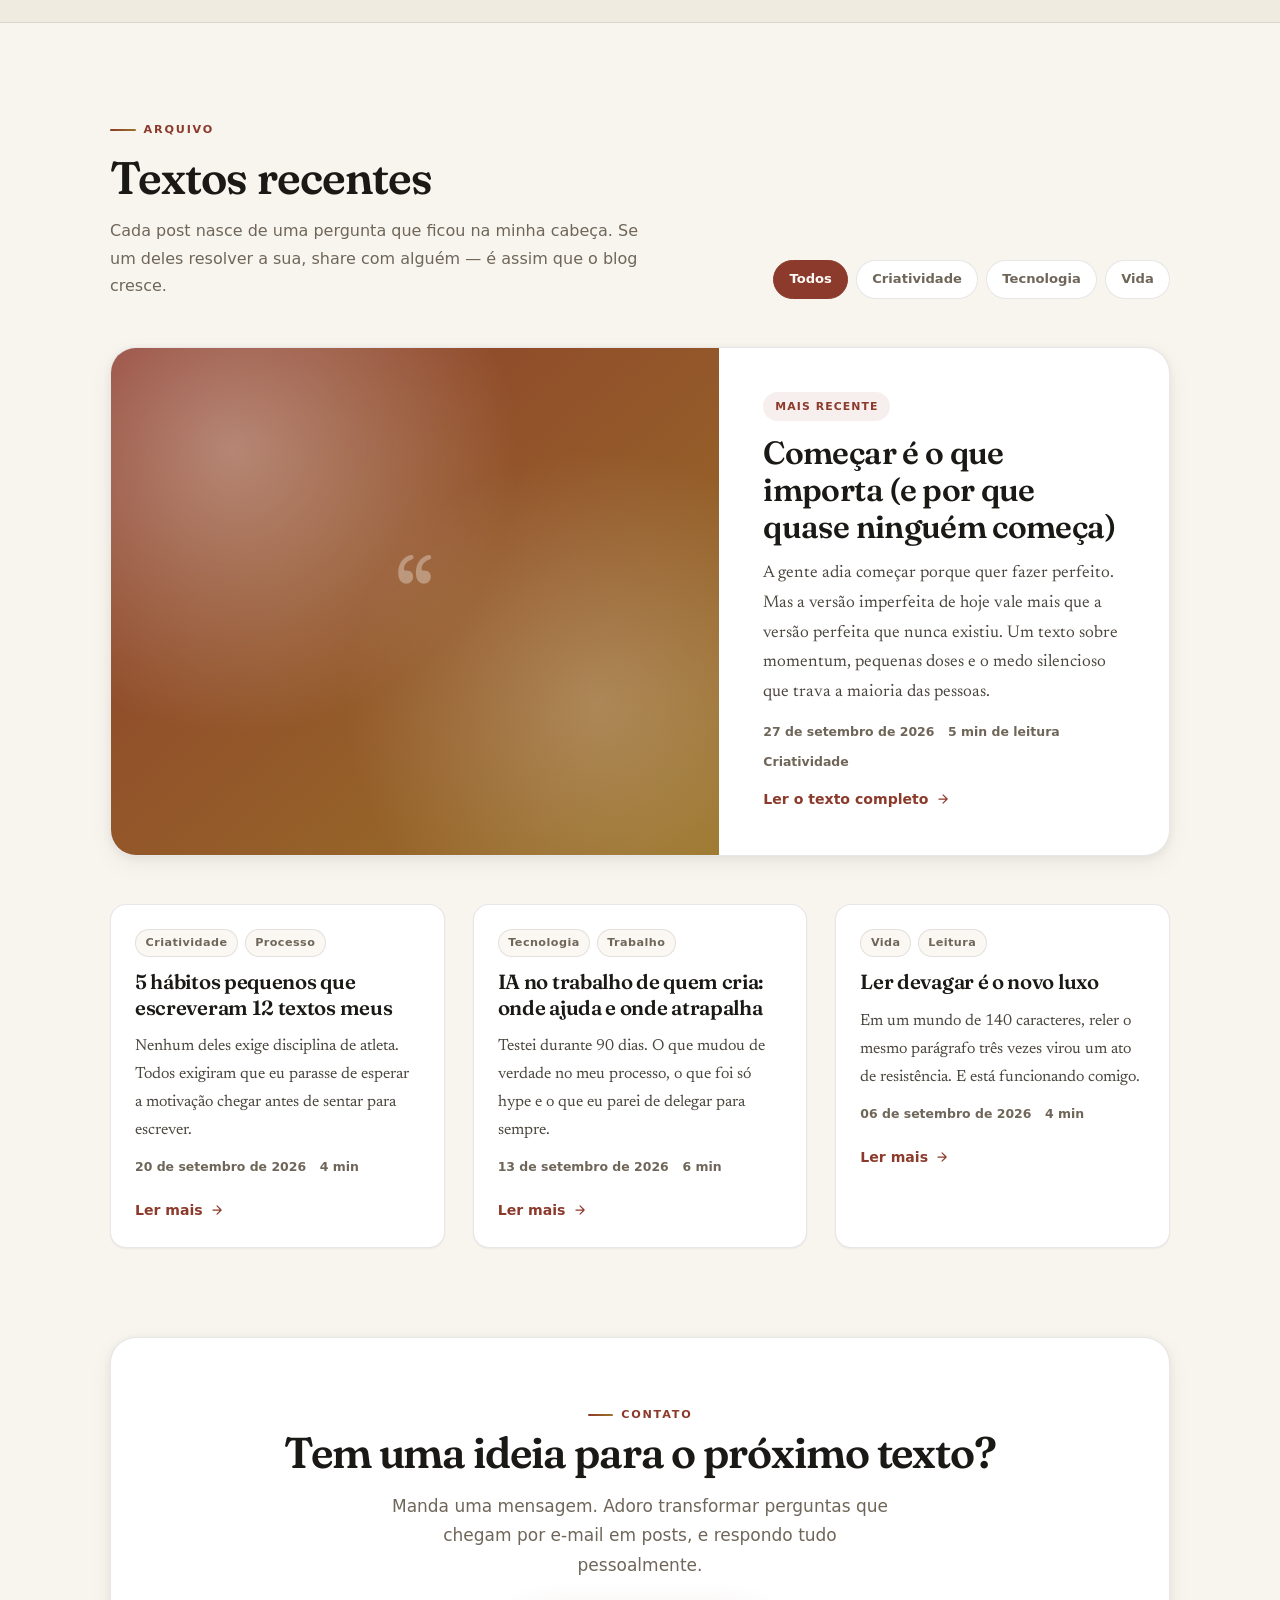
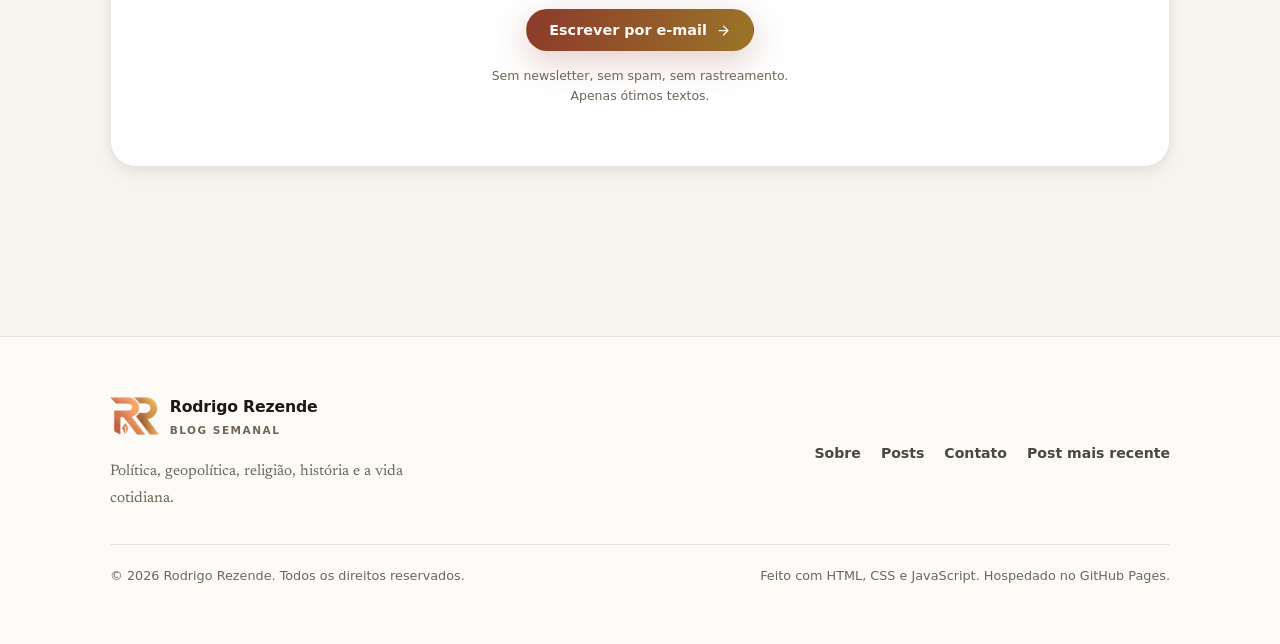
==== commit 59066ba4: "Corrige "lujo" para "luxo" no card do post O titulo do post ja estava grafado corretamente em title," ====
--- a/index.html
+++ b/index.html
@@ -341,7 +341,7 @@
             <span class="tag">Vida</span>
             <span class="tag">Leitura</span>
           </div>
-          <h3><a class="stretch-link" href="posts/ler-lento-e-viver-mais.html">Ler devagar é o novo lujo</a></h3>
+          <h3><a class="stretch-link" href="posts/ler-lento-e-viver-mais.html">Ler devagar é o novo luxo</a></h3>
           <p>Em um mundo de 140 caracteres, reler o mesmo parágrafo três vezes virou um ato de resistência. E está funcionando comigo.</p>
           <div class="post-meta">
             <time datetime="2026-09-06">06 de setembro de 2026</time>
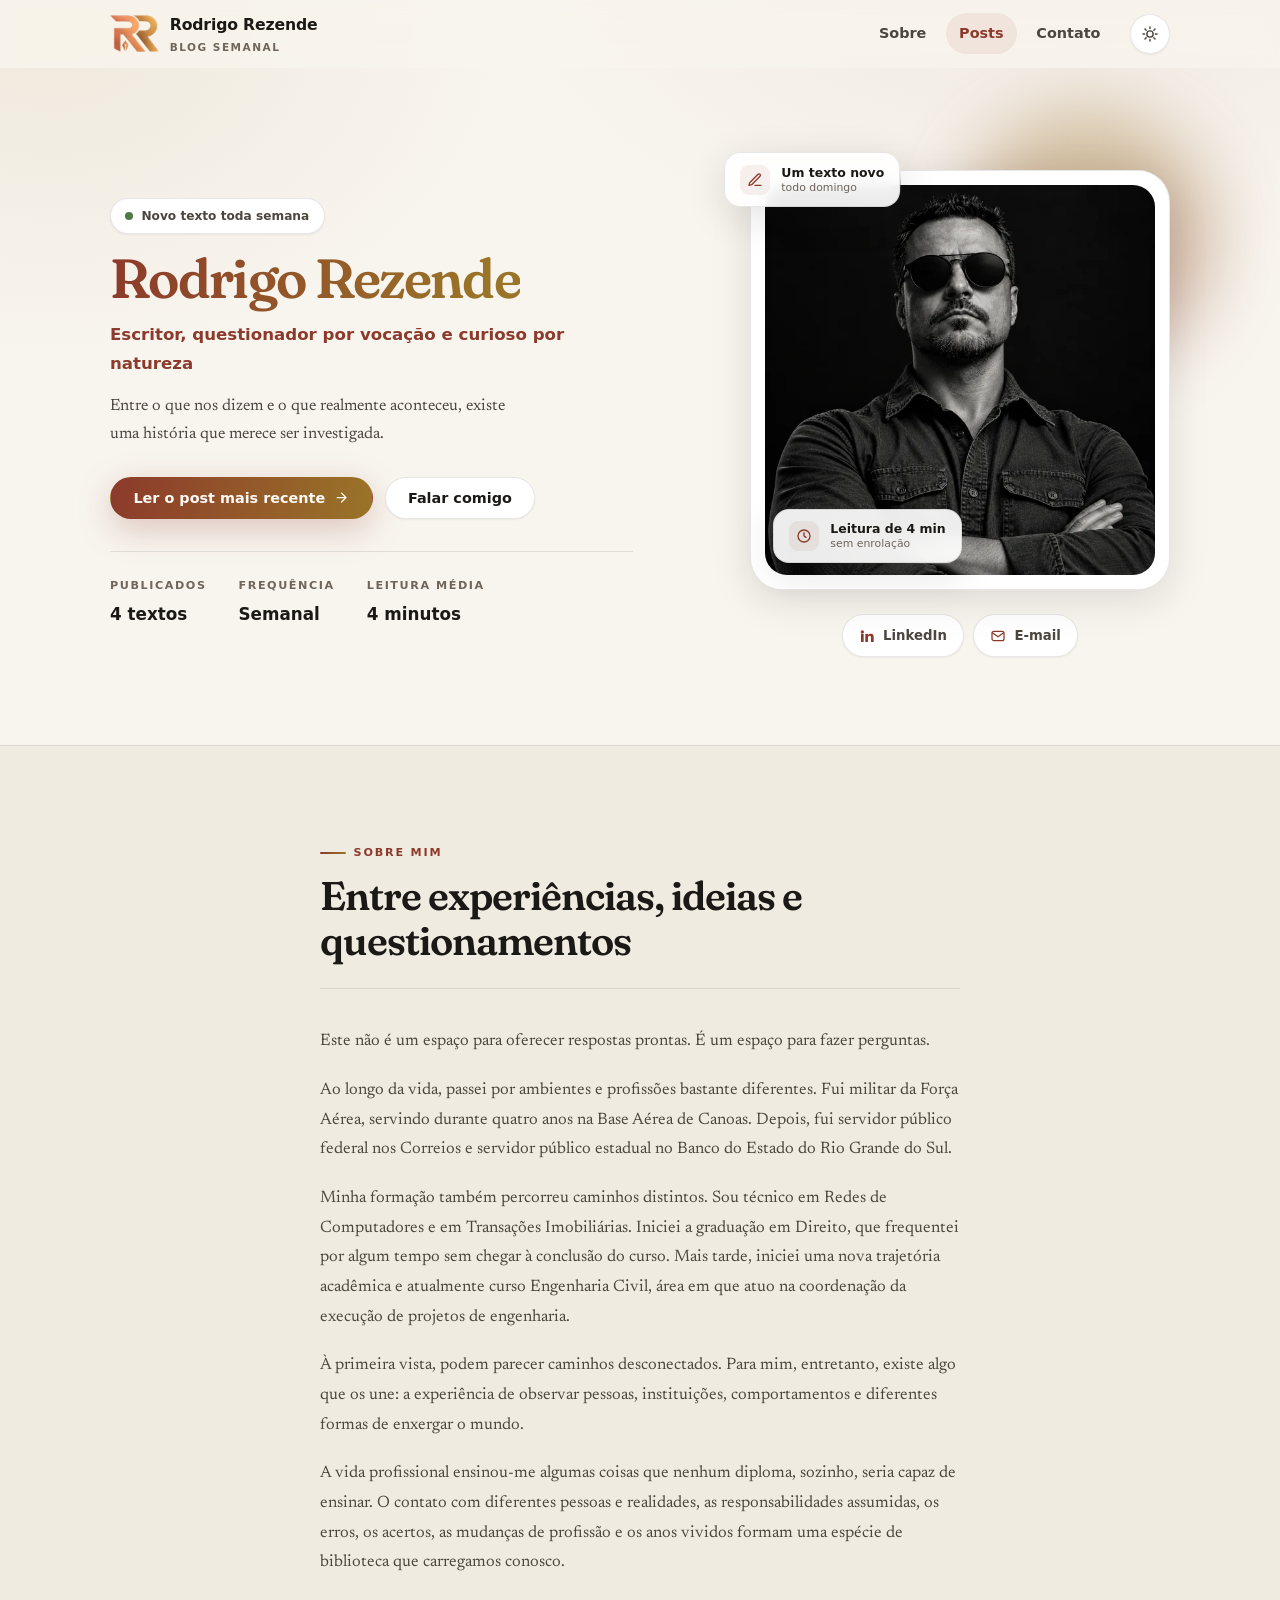
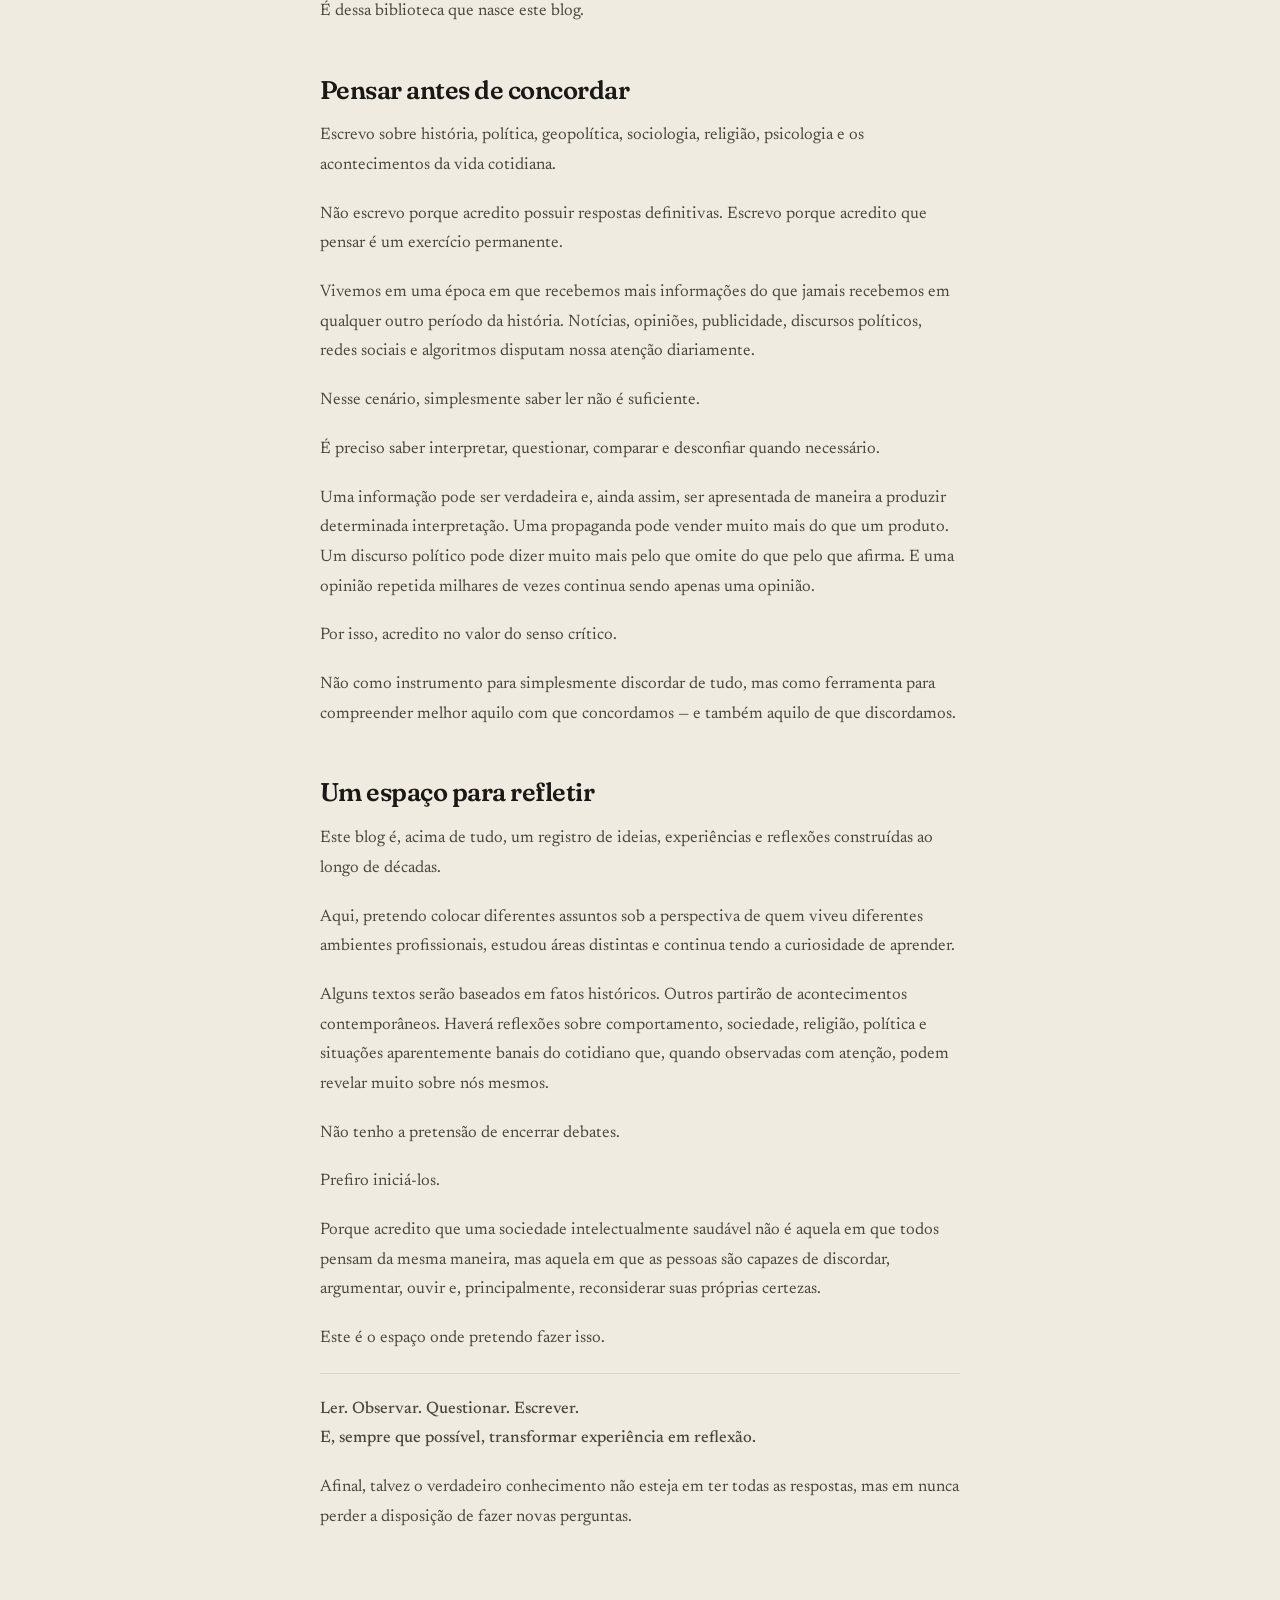
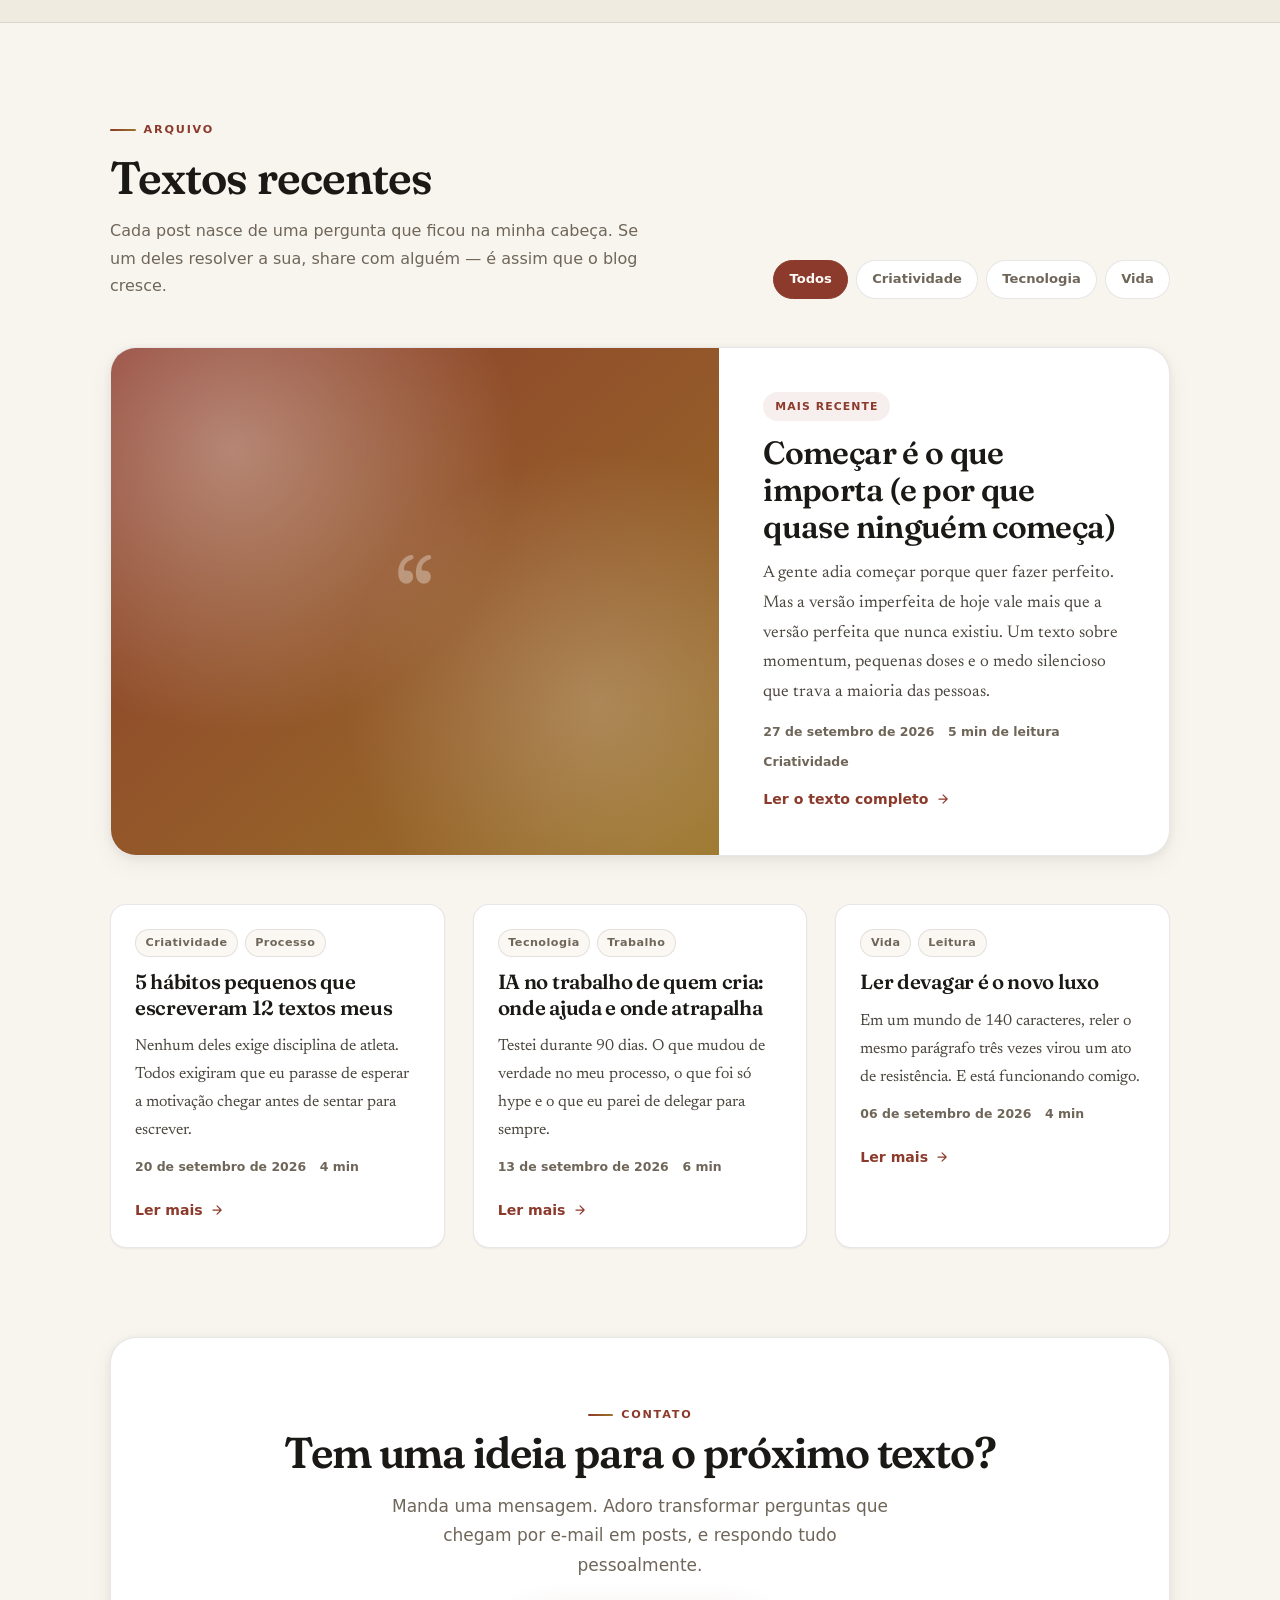
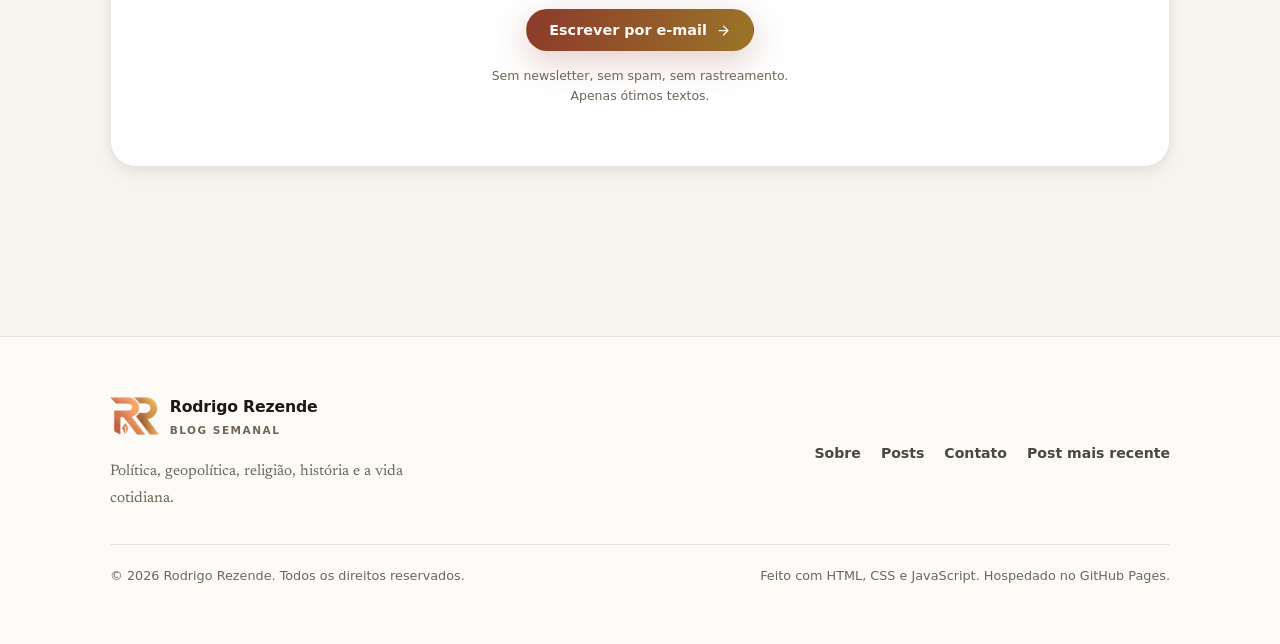
==== commit 4748aef7: "Corrige maiuscula de "Historia" no meio da frase No texto "Escrevo sobre historia, politica, geopoli" ====
--- a/index.html
+++ b/index.html
@@ -144,7 +144,7 @@
             <svg viewBox="0 0 24 24" fill="currentColor" aria-hidden="true"><path d="M4.98 3.5a2.5 2.5 0 1 1 0 5 2.5 2.5 0 0 1 0-5ZM3 9h4v12H3V9Zm7 0h3.8v1.7h.05c.53-.95 1.83-1.95 3.76-1.95C21.4 8.75 22 11 22 14.1V21h-4v-6.1c0-1.46-.03-3.34-2.1-3.34-2.1 0-2.42 1.6-2.42 3.24V21h-4V9Z"/></svg>
             LinkedIn
           </a>
-          <a class="social-link" href="mailto:seuemail@exemplo.com">
+          <a class="social-link" href="mailto:rodrigorezende@ymail.com">
             <svg viewBox="0 0 24 24" fill="none" stroke="currentColor" stroke-width="1.9" aria-hidden="true"><rect x="3" y="5" width="18" height="14" rx="3"/><path d="m3.6 7 8.4 6 8.4-6" stroke-linecap="round"/></svg>
             E-mail
           </a>
@@ -188,7 +188,7 @@
 
             <h3>Pensar antes de concordar</h3>
 
-            <p>Escrevo sobre História, política, geopolítica, sociologia, religião,
+            <p>Escrevo sobre história, política, geopolítica, sociologia, religião,
               psicologia e os acontecimentos da vida cotidiana.</p>
 
             <p>Não escrevo porque acredito possuir respostas definitivas. Escrevo porque
@@ -371,7 +371,7 @@
           e respondo tudo pessoalmente.
         </p>
         <div class="hero-cta">
-          <a class="btn btn-primary" href="mailto:seuemail@exemplo.com?subject=Ideia%20para%20o%20blog">
+          <a class="btn btn-primary" href="mailto:rodrigorezende@ymail.com?subject=Ideia%20para%20o%20blog">
             Escrever por e-mail
             <svg viewBox="0 0 24 24" fill="none" stroke="currentColor" stroke-width="2" stroke-linecap="round" stroke-linejoin="round" aria-hidden="true">
               <path d="M5 12h13M12 5l7 7-7 7"/>
